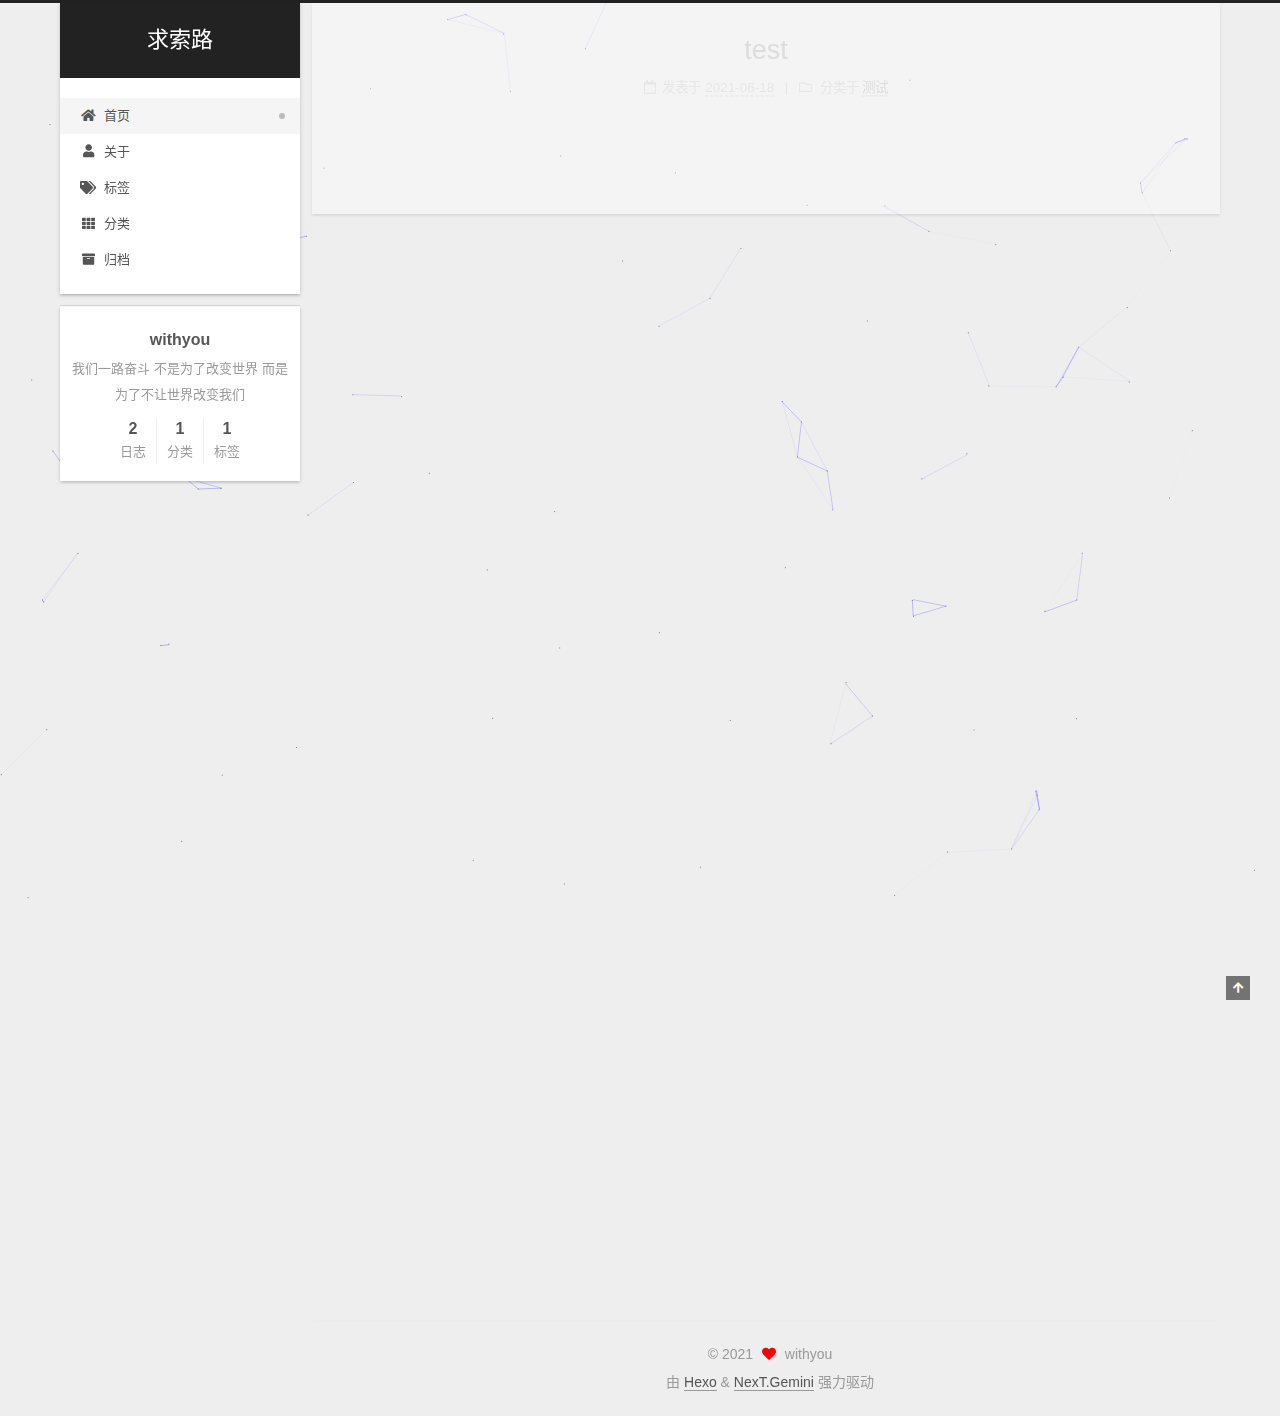
==== index.html @ 789af1ba "Site updated: 2021-06-18 10:16:37" ====
<!DOCTYPE html>
<html lang="zh-CN">
<head>
  <meta charset="UTF-8">
<meta name="viewport" content="width=device-width, initial-scale=1, maximum-scale=2">
<meta name="theme-color" content="#222">
<meta name="generator" content="Hexo 5.4.0">
  <link rel="apple-touch-icon" sizes="180x180" href="/images/apple-touch-icon-next.png">
  <link rel="icon" type="image/png" sizes="32x32" href="/images/favicon-32x32-next.png">
  <link rel="icon" type="image/png" sizes="16x16" href="/images/favicon-16x16-next.png">
  <link rel="mask-icon" href="/images/logo.svg" color="#222">

<link rel="stylesheet" href="/css/main.css">


<link rel="stylesheet" href="/lib/font-awesome/css/all.min.css">

<script id="hexo-configurations">
    var NexT = window.NexT || {};
    var CONFIG = {"hostname":"example.com","root":"/","scheme":"Gemini","version":"7.8.0","exturl":false,"sidebar":{"position":"left","display":"post","padding":18,"offset":12,"onmobile":false},"copycode":{"enable":false,"show_result":false,"style":null},"back2top":{"enable":true,"sidebar":false,"scrollpercent":false},"bookmark":{"enable":false,"color":"#222","save":"auto"},"fancybox":false,"mediumzoom":false,"lazyload":false,"pangu":false,"comments":{"style":"tabs","active":null,"storage":true,"lazyload":false,"nav":null},"algolia":{"hits":{"per_page":10},"labels":{"input_placeholder":"Search for Posts","hits_empty":"We didn't find any results for the search: ${query}","hits_stats":"${hits} results found in ${time} ms"}},"localsearch":{"enable":false,"trigger":"auto","top_n_per_article":1,"unescape":false,"preload":false},"motion":{"enable":true,"async":false,"transition":{"post_block":"fadeIn","post_header":"slideDownIn","post_body":"slideDownIn","coll_header":"slideLeftIn","sidebar":"slideUpIn"}}};
  </script>

  <meta name="description" content="我们一路奋斗 不是为了改变世界 而是为了不让世界改变我们">
<meta property="og:type" content="website">
<meta property="og:title" content="求索路">
<meta property="og:url" content="http://example.com/index.html">
<meta property="og:site_name" content="求索路">
<meta property="og:description" content="我们一路奋斗 不是为了改变世界 而是为了不让世界改变我们">
<meta property="og:locale" content="zh_CN">
<meta property="article:author" content="withyou">
<meta name="twitter:card" content="summary">

<link rel="canonical" href="http://example.com/">


<script id="page-configurations">
  // https://hexo.io/docs/variables.html
  CONFIG.page = {
    sidebar: "",
    isHome : true,
    isPost : false,
    lang   : 'zh-CN'
  };
</script>

  <title>求索路</title>
  






  <noscript>
  <style>
  .use-motion .brand,
  .use-motion .menu-item,
  .sidebar-inner,
  .use-motion .post-block,
  .use-motion .pagination,
  .use-motion .comments,
  .use-motion .post-header,
  .use-motion .post-body,
  .use-motion .collection-header { opacity: initial; }

  .use-motion .site-title,
  .use-motion .site-subtitle {
    opacity: initial;
    top: initial;
  }

  .use-motion .logo-line-before i { left: initial; }
  .use-motion .logo-line-after i { right: initial; }
  </style>
</noscript>

</head>

<body itemscope itemtype="http://schema.org/WebPage">
  <div class="container use-motion">
    <div class="headband"></div>

    <header class="header" itemscope itemtype="http://schema.org/WPHeader">
      <div class="header-inner"><div class="site-brand-container">
  <div class="site-nav-toggle">
    <div class="toggle" aria-label="切换导航栏">
      <span class="toggle-line toggle-line-first"></span>
      <span class="toggle-line toggle-line-middle"></span>
      <span class="toggle-line toggle-line-last"></span>
    </div>
  </div>

  <div class="site-meta">

    <a href="/" class="brand" rel="start">
      <span class="logo-line-before"><i></i></span>
      <h1 class="site-title">求索路</h1>
      <span class="logo-line-after"><i></i></span>
    </a>
  </div>

  <div class="site-nav-right">
    <div class="toggle popup-trigger">
    </div>
  </div>
</div>




<nav class="site-nav">
  <ul id="menu" class="main-menu menu">
        <li class="menu-item menu-item-home">

    <a href="/" rel="section"><i class="fa fa-home fa-fw"></i>首页</a>

  </li>
        <li class="menu-item menu-item-about">

    <a href="/about/" rel="section"><i class="fa fa-user fa-fw"></i>关于</a>

  </li>
        <li class="menu-item menu-item-tags">

    <a href="/tags/" rel="section"><i class="fa fa-tags fa-fw"></i>标签</a>

  </li>
        <li class="menu-item menu-item-categories">

    <a href="/categories/" rel="section"><i class="fa fa-th fa-fw"></i>分类</a>

  </li>
        <li class="menu-item menu-item-archives">

    <a href="/archives/" rel="section"><i class="fa fa-archive fa-fw"></i>归档</a>

  </li>
  </ul>
</nav>




</div>
    </header>

    
  <div class="back-to-top">
    <i class="fa fa-arrow-up"></i>
    <span>0%</span>
  </div>


    <main class="main">
      <div class="main-inner">
        <div class="content-wrap">
          

          <div class="content index posts-expand">
            
      
  
  
  <article itemscope itemtype="http://schema.org/Article" class="post-block" lang="zh-CN">
    <link itemprop="mainEntityOfPage" href="http://example.com/2021/06/18/test/">

    <span hidden itemprop="author" itemscope itemtype="http://schema.org/Person">
      <meta itemprop="image" content="/images/avatar.gif">
      <meta itemprop="name" content="withyou">
      <meta itemprop="description" content="我们一路奋斗 不是为了改变世界 而是为了不让世界改变我们">
    </span>

    <span hidden itemprop="publisher" itemscope itemtype="http://schema.org/Organization">
      <meta itemprop="name" content="求索路">
    </span>
      <header class="post-header">
        <h2 class="post-title" itemprop="name headline">
          
            <a href="/2021/06/18/test/" class="post-title-link" itemprop="url">test</a>
        </h2>

        <div class="post-meta">
            <span class="post-meta-item">
              <span class="post-meta-item-icon">
                <i class="far fa-calendar"></i>
              </span>
              <span class="post-meta-item-text">发表于</span>
              

              <time title="创建时间：2021-06-18 09:54:18 / 修改时间：09:59:56" itemprop="dateCreated datePublished" datetime="2021-06-18T09:54:18+08:00">2021-06-18</time>
            </span>
            <span class="post-meta-item">
              <span class="post-meta-item-icon">
                <i class="far fa-folder"></i>
              </span>
              <span class="post-meta-item-text">分类于</span>
                <span itemprop="about" itemscope itemtype="http://schema.org/Thing">
                  <a href="/categories/%E6%B5%8B%E8%AF%95/" itemprop="url" rel="index"><span itemprop="name">测试</span></a>
                </span>
            </span>

          

        </div>
      </header>

    
    
    
    <div class="post-body" itemprop="articleBody">

      
          
      
    </div>

    
    
    
      <footer class="post-footer">
        <div class="post-eof"></div>
      </footer>
  </article>
  
  
  

      
  
  
  <article itemscope itemtype="http://schema.org/Article" class="post-block" lang="zh-CN">
    <link itemprop="mainEntityOfPage" href="http://example.com/2021/06/18/hello-world/">

    <span hidden itemprop="author" itemscope itemtype="http://schema.org/Person">
      <meta itemprop="image" content="/images/avatar.gif">
      <meta itemprop="name" content="withyou">
      <meta itemprop="description" content="我们一路奋斗 不是为了改变世界 而是为了不让世界改变我们">
    </span>

    <span hidden itemprop="publisher" itemscope itemtype="http://schema.org/Organization">
      <meta itemprop="name" content="求索路">
    </span>
      <header class="post-header">
        <h2 class="post-title" itemprop="name headline">
          
            <a href="/2021/06/18/hello-world/" class="post-title-link" itemprop="url">Hello World</a>
        </h2>

        <div class="post-meta">
            <span class="post-meta-item">
              <span class="post-meta-item-icon">
                <i class="far fa-calendar"></i>
              </span>
              <span class="post-meta-item-text">发表于</span>

              <time title="创建时间：2021-06-18 09:20:54" itemprop="dateCreated datePublished" datetime="2021-06-18T09:20:54+08:00">2021-06-18</time>
            </span>

          

        </div>
      </header>

    
    
    
    <div class="post-body" itemprop="articleBody">

      
          <p>Welcome to <a target="_blank" rel="noopener" href="https://hexo.io/">Hexo</a>! This is your very first post. Check <a target="_blank" rel="noopener" href="https://hexo.io/docs/">documentation</a> for more info. If you get any problems when using Hexo, you can find the answer in <a target="_blank" rel="noopener" href="https://hexo.io/docs/troubleshooting.html">troubleshooting</a> or you can ask me on <a target="_blank" rel="noopener" href="https://github.com/hexojs/hexo/issues">GitHub</a>.</p>
<h2 id="Quick-Start"><a href="#Quick-Start" class="headerlink" title="Quick Start"></a>Quick Start</h2><h3 id="Create-a-new-post"><a href="#Create-a-new-post" class="headerlink" title="Create a new post"></a>Create a new post</h3><figure class="highlight bash"><table><tr><td class="gutter"><pre><span class="line">1</span><br></pre></td><td class="code"><pre><span class="line">$ hexo new <span class="string">&quot;My New Post&quot;</span></span><br></pre></td></tr></table></figure>

<p>More info: <a target="_blank" rel="noopener" href="https://hexo.io/docs/writing.html">Writing</a></p>
<h3 id="Run-server"><a href="#Run-server" class="headerlink" title="Run server"></a>Run server</h3><figure class="highlight bash"><table><tr><td class="gutter"><pre><span class="line">1</span><br></pre></td><td class="code"><pre><span class="line">$ hexo server</span><br></pre></td></tr></table></figure>

<p>More info: <a target="_blank" rel="noopener" href="https://hexo.io/docs/server.html">Server</a></p>
<h3 id="Generate-static-files"><a href="#Generate-static-files" class="headerlink" title="Generate static files"></a>Generate static files</h3><figure class="highlight bash"><table><tr><td class="gutter"><pre><span class="line">1</span><br></pre></td><td class="code"><pre><span class="line">$ hexo generate</span><br></pre></td></tr></table></figure>

<p>More info: <a target="_blank" rel="noopener" href="https://hexo.io/docs/generating.html">Generating</a></p>
<h3 id="Deploy-to-remote-sites"><a href="#Deploy-to-remote-sites" class="headerlink" title="Deploy to remote sites"></a>Deploy to remote sites</h3><figure class="highlight bash"><table><tr><td class="gutter"><pre><span class="line">1</span><br></pre></td><td class="code"><pre><span class="line">$ hexo deploy</span><br></pre></td></tr></table></figure>

<p>More info: <a target="_blank" rel="noopener" href="https://hexo.io/docs/one-command-deployment.html">Deployment</a></p>

      
    </div>

    
    
    
      <footer class="post-footer">
        <div class="post-eof"></div>
      </footer>
  </article>
  
  
  


  



          </div>
          

<script>
  window.addEventListener('tabs:register', () => {
    let { activeClass } = CONFIG.comments;
    if (CONFIG.comments.storage) {
      activeClass = localStorage.getItem('comments_active') || activeClass;
    }
    if (activeClass) {
      let activeTab = document.querySelector(`a[href="#comment-${activeClass}"]`);
      if (activeTab) {
        activeTab.click();
      }
    }
  });
  if (CONFIG.comments.storage) {
    window.addEventListener('tabs:click', event => {
      if (!event.target.matches('.tabs-comment .tab-content .tab-pane')) return;
      let commentClass = event.target.classList[1];
      localStorage.setItem('comments_active', commentClass);
    });
  }
</script>

        </div>
          
  
  <div class="toggle sidebar-toggle">
    <span class="toggle-line toggle-line-first"></span>
    <span class="toggle-line toggle-line-middle"></span>
    <span class="toggle-line toggle-line-last"></span>
  </div>

  <aside class="sidebar">
    <div class="sidebar-inner">

      <ul class="sidebar-nav motion-element">
        <li class="sidebar-nav-toc">
          文章目录
        </li>
        <li class="sidebar-nav-overview">
          站点概览
        </li>
      </ul>

      <!--noindex-->
      <div class="post-toc-wrap sidebar-panel">
      </div>
      <!--/noindex-->

      <div class="site-overview-wrap sidebar-panel">
        <div class="site-author motion-element" itemprop="author" itemscope itemtype="http://schema.org/Person">
  <p class="site-author-name" itemprop="name">withyou</p>
  <div class="site-description" itemprop="description">我们一路奋斗 不是为了改变世界 而是为了不让世界改变我们</div>
</div>
<div class="site-state-wrap motion-element">
  <nav class="site-state">
      <div class="site-state-item site-state-posts">
          <a href="/archives/">
        
          <span class="site-state-item-count">2</span>
          <span class="site-state-item-name">日志</span>
        </a>
      </div>
      <div class="site-state-item site-state-categories">
            <a href="/categories/">
          
        <span class="site-state-item-count">1</span>
        <span class="site-state-item-name">分类</span></a>
      </div>
      <div class="site-state-item site-state-tags">
            <a href="/tags/">
          
        <span class="site-state-item-count">1</span>
        <span class="site-state-item-name">标签</span></a>
      </div>
  </nav>
</div>



      </div>

    </div>
  </aside>
  <div id="sidebar-dimmer"></div>


      </div>
    </main>

    <footer class="footer">
      <div class="footer-inner">
        

        

<div class="copyright">
  
  &copy; 
  <span itemprop="copyrightYear">2021</span>
  <span class="with-love">
    <i class="fa fa-heart"></i>
  </span>
  <span class="author" itemprop="copyrightHolder">withyou</span>
</div>
  <div class="powered-by">由 <a href="https://hexo.io/" class="theme-link" rel="noopener" target="_blank">Hexo</a> & <a href="https://theme-next.org/" class="theme-link" rel="noopener" target="_blank">NexT.Gemini</a> 强力驱动
  </div>

        








      </div>
    </footer>
  </div>

  
  
  <script color='0,0,255' opacity='0.5' zIndex='-1' count='99' src="/lib/canvas-nest/canvas-nest.min.js"></script>
  <script src="/lib/anime.min.js"></script>
  <script src="/lib/velocity/velocity.min.js"></script>
  <script src="/lib/velocity/velocity.ui.min.js"></script>

<script src="/js/utils.js"></script>

<script src="/js/motion.js"></script>


<script src="/js/schemes/pisces.js"></script>


<script src="/js/next-boot.js"></script>




  















  

  

</body>
</html>
---- css/main.css ----
:root {
  --body-bg-color: #eee;
  --content-bg-color: #fff;
  --card-bg-color: #f5f5f5;
  --text-color: #555;
  --blockquote-color: #666;
  --link-color: #555;
  --link-hover-color: #222;
  --brand-color: #fff;
  --brand-hover-color: #fff;
  --table-row-odd-bg-color: #f9f9f9;
  --table-row-hover-bg-color: #f5f5f5;
  --menu-item-bg-color: #f5f5f5;
  --btn-default-bg: #fff;
  --btn-default-color: #555;
  --btn-default-border-color: #555;
  --btn-default-hover-bg: #222;
  --btn-default-hover-color: #fff;
  --btn-default-hover-border-color: #222;
}
html {
  line-height: 1.15; /* 1 */
  -webkit-text-size-adjust: 100%; /* 2 */
}
body {
  margin: 0;
}
main {
  display: block;
}
h1 {
  font-size: 2em;
  margin: 0.67em 0;
}
hr {
  box-sizing: content-box; /* 1 */
  height: 0; /* 1 */
  overflow: visible; /* 2 */
}
pre {
  font-family: monospace, monospace; /* 1 */
  font-size: 1em; /* 2 */
}
a {
  background: transparent;
}
abbr[title] {
  border-bottom: none; /* 1 */
  text-decoration: underline; /* 2 */
  text-decoration: underline dotted; /* 2 */
}
b,
strong {
  font-weight: bolder;
}
code,
kbd,
samp {
  font-family: monospace, monospace; /* 1 */
  font-size: 1em; /* 2 */
}
small {
  font-size: 80%;
}
sub,
sup {
  font-size: 75%;
  line-height: 0;
  position: relative;
  vertical-align: baseline;
}
sub {
  bottom: -0.25em;
}
sup {
  top: -0.5em;
}
img {
  border-style: none;
}
button,
input,
optgroup,
select,
textarea {
  font-family: inherit; /* 1 */
  font-size: 100%; /* 1 */
  line-height: 1.15; /* 1 */
  margin: 0; /* 2 */
}
button,
input {
/* 1 */
  overflow: visible;
}
button,
select {
/* 1 */
  text-transform: none;
}
button,
[type='button'],
[type='reset'],
[type='submit'] {
  -webkit-appearance: button;
}
button::-moz-focus-inner,
[type='button']::-moz-focus-inner,
[type='reset']::-moz-focus-inner,
[type='submit']::-moz-focus-inner {
  border-style: none;
  padding: 0;
}
button:-moz-focusring,
[type='button']:-moz-focusring,
[type='reset']:-moz-focusring,
[type='submit']:-moz-focusring {
  outline: 1px dotted ButtonText;
}
fieldset {
  padding: 0.35em 0.75em 0.625em;
}
legend {
  box-sizing: border-box; /* 1 */
  color: inherit; /* 2 */
  display: table; /* 1 */
  max-width: 100%; /* 1 */
  padding: 0; /* 3 */
  white-space: normal; /* 1 */
}
progress {
  vertical-align: baseline;
}
textarea {
  overflow: auto;
}
[type='checkbox'],
[type='radio'] {
  box-sizing: border-box; /* 1 */
  padding: 0; /* 2 */
}
[type='number']::-webkit-inner-spin-button,
[type='number']::-webkit-outer-spin-button {
  height: auto;
}
[type='search'] {
  outline-offset: -2px; /* 2 */
  -webkit-appearance: textfield; /* 1 */
}
[type='search']::-webkit-search-decoration {
  -webkit-appearance: none;
}
::-webkit-file-upload-button {
  font: inherit; /* 2 */
  -webkit-appearance: button; /* 1 */
}
details {
  display: block;
}
summary {
  display: list-item;
}
template {
  display: none;
}
[hidden] {
  display: none;
}
::selection {
  background: #262a30;
  color: #eee;
}
html,
body {
  height: 100%;
}
body {
  background: var(--body-bg-color);
  color: var(--text-color);
  font-family: 'Lato', "PingFang SC", "Microsoft YaHei", sans-serif;
  font-size: 1em;
  line-height: 2;
}
@media (max-width: 991px) {
  body {
    padding-left: 0 !important;
    padding-right: 0 !important;
  }
}
h1,
h2,
h3,
h4,
h5,
h6 {
  font-family: 'Lato', "PingFang SC", "Microsoft YaHei", sans-serif;
  font-weight: bold;
  line-height: 1.5;
  margin: 20px 0 15px;
}
h1 {
  font-size: 1.5em;
}
h2 {
  font-size: 1.375em;
}
h3 {
  font-size: 1.25em;
}
h4 {
  font-size: 1.125em;
}
h5 {
  font-size: 1em;
}
h6 {
  font-size: 0.875em;
}
p {
  margin: 0 0 20px 0;
}
a,
span.exturl {
  border-bottom: 1px solid #999;
  color: var(--link-color);
  outline: 0;
  text-decoration: none;
  overflow-wrap: break-word;
  word-wrap: break-word;
  cursor: pointer;
}
a:hover,
span.exturl:hover {
  border-bottom-color: var(--link-hover-color);
  color: var(--link-hover-color);
}
iframe,
img,
video {
  display: block;
  margin-left: auto;
  margin-right: auto;
  max-width: 100%;
}
hr {
  background-image: repeating-linear-gradient(-45deg, #ddd, #ddd 4px, transparent 4px, transparent 8px);
  border: 0;
  height: 3px;
  margin: 40px 0;
}
blockquote {
  border-left: 4px solid #ddd;
  color: var(--blockquote-color);
  margin: 0;
  padding: 0 15px;
}
blockquote cite::before {
  content: '-';
  padding: 0 5px;
}
dt {
  font-weight: bold;
}
dd {
  margin: 0;
  padding: 0;
}
kbd {
  background-color: #f5f5f5;
  background-image: linear-gradient(#eee, #fff, #eee);
  border: 1px solid #ccc;
  border-radius: 0.2em;
  box-shadow: 0.1em 0.1em 0.2em rgba(0,0,0,0.1);
  color: #555;
  font-family: inherit;
  padding: 0.1em 0.3em;
  white-space: nowrap;
}
.table-container {
  overflow: auto;
}
table {
  border-collapse: collapse;
  border-spacing: 0;
  font-size: 0.875em;
  margin: 0 0 20px 0;
  width: 100%;
}
tbody tr:nth-of-type(odd) {
  background: var(--table-row-odd-bg-color);
}
tbody tr:hover {
  background: var(--table-row-hover-bg-color);
}
caption,
th,
td {
  font-weight: normal;
  padding: 8px;
  vertical-align: middle;
}
th,
td {
  border: 1px solid #ddd;
  border-bottom: 3px solid #ddd;
}
th {
  font-weight: 700;
  padding-bottom: 10px;
}
td {
  border-bottom-width: 1px;
}
.btn {
  background: var(--btn-default-bg);
  border: 2px solid var(--btn-default-border-color);
  border-radius: 2px;
  color: var(--btn-default-color);
  display: inline-block;
  font-size: 0.875em;
  line-height: 2;
  padding: 0 20px;
  text-decoration: none;
  transition-property: background-color;
  transition-delay: 0s;
  transition-duration: 0.2s;
  transition-timing-function: ease-in-out;
}
.btn:hover {
  background: var(--btn-default-hover-bg);
  border-color: var(--btn-default-hover-border-color);
  color: var(--btn-default-hover-color);
}
.btn + .btn {
  margin: 0 0 8px 8px;
}
.btn .fa-fw {
  text-align: left;
  width: 1.285714285714286em;
}
.toggle {
  line-height: 0;
}
.toggle .toggle-line {
  background: #fff;
  display: inline-block;
  height: 2px;
  left: 0;
  position: relative;
  top: 0;
  transition: all 0.4s;
  vertical-align: top;
  width: 100%;
}
.toggle .toggle-line:not(:first-child) {
  margin-top: 3px;
}
.toggle.toggle-arrow .toggle-line-first {
  left: 50%;
  top: 2px;
  transform: rotate(45deg);
  width: 50%;
}
.toggle.toggle-arrow .toggle-line-middle {
  left: 2px;
  width: 90%;
}
.toggle.toggle-arrow .toggle-line-last {
  left: 50%;
  top: -2px;
  transform: rotate(-45deg);
  width: 50%;
}
.toggle.toggle-close .toggle-line-first {
  transform: rotate(-45deg);
  top: 5px;
}
.toggle.toggle-close .toggle-line-middle {
  opacity: 0;
}
.toggle.toggle-close .toggle-line-last {
  transform: rotate(45deg);
  top: -5px;
}
.highlight,
pre {
  background: #f7f7f7;
  color: #4d4d4c;
  line-height: 1.6;
  margin: 0 auto 20px;
}
pre,
code {
  font-family: consolas, Menlo, monospace, "PingFang SC", "Microsoft YaHei";
}
code {
  background: #eee;
  border-radius: 3px;
  color: #555;
  padding: 2px 4px;
  overflow-wrap: break-word;
  word-wrap: break-word;
}
.highlight *::selection {
  background: #d6d6d6;
}
.highlight pre {
  border: 0;
  margin: 0;
  padding: 10px 0;
}
.highlight table {
  border: 0;
  margin: 0;
  width: auto;
}
.highlight td {
  border: 0;
  padding: 0;
}
.highlight figcaption {
  background: #eff2f3;
  color: #4d4d4c;
  display: flex;
  font-size: 0.875em;
  justify-content: space-between;
  line-height: 1.2;
  padding: 0.5em;
}
.highlight figcaption a {
  color: #4d4d4c;
}
.highlight figcaption a:hover {
  border-bottom-color: #4d4d4c;
}
.highlight .gutter {
  -moz-user-select: none;
  -ms-user-select: none;
  -webkit-user-select: none;
  user-select: none;
}
.highlight .gutter pre {
  background: #eff2f3;
  color: #869194;
  padding-left: 10px;
  padding-right: 10px;
  text-align: right;
}
.highlight .code pre {
  background: #f7f7f7;
  padding-left: 10px;
  width: 100%;
}
.gist table {
  width: auto;
}
.gist table td {
  border: 0;
}
pre {
  overflow: auto;
  padding: 10px;
}
pre code {
  background: none;
  color: #4d4d4c;
  font-size: 0.875em;
  padding: 0;
  text-shadow: none;
}
pre .deletion {
  background: #fdd;
}
pre .addition {
  background: #dfd;
}
pre .meta {
  color: #eab700;
  -moz-user-select: none;
  -ms-user-select: none;
  -webkit-user-select: none;
  user-select: none;
}
pre .comment {
  color: #8e908c;
}
pre .variable,
pre .attribute,
pre .tag,
pre .name,
pre .regexp,
pre .ruby .constant,
pre .xml .tag .title,
pre .xml .pi,
pre .xml .doctype,
pre .html .doctype,
pre .css .id,
pre .css .class,
pre .css .pseudo {
  color: #c82829;
}
pre .number,
pre .preprocessor,
pre .built_in,
pre .builtin-name,
pre .literal,
pre .params,
pre .constant,
pre .command {
  color: #f5871f;
}
pre .ruby .class .title,
pre .css .rules .attribute,
pre .string,
pre .symbol,
pre .value,
pre .inheritance,
pre .header,
pre .ruby .symbol,
pre .xml .cdata,
pre .special,
pre .formula {
  color: #718c00;
}
pre .title,
pre .css .hexcolor {
  color: #3e999f;
}
pre .function,
pre .python .decorator,
pre .python .title,
pre .ruby .function .title,
pre .ruby .title .keyword,
pre .perl .sub,
pre .javascript .title,
pre .coffeescript .title {
  color: #4271ae;
}
pre .keyword,
pre .javascript .function {
  color: #8959a8;
}
.blockquote-center {
  border-left: none;
  margin: 40px 0;
  padding: 0;
  position: relative;
  text-align: center;
}
.blockquote-center .fa {
  display: block;
  opacity: 0.6;
  position: absolute;
  width: 100%;
}
.blockquote-center .fa-quote-left {
  border-top: 1px solid #ccc;
  text-align: left;
  top: -20px;
}
.blockquote-center .fa-quote-right {
  border-bottom: 1px solid #ccc;
  text-align: right;
  bottom: -20px;
}
.blockquote-center p,
.blockquote-center div {
  text-align: center;
}
.post-body .group-picture img {
  margin: 0 auto;
  padding: 0 3px;
}
.group-picture-row {
  margin-bottom: 6px;
  overflow: hidden;
}
.group-picture-column {
  float: left;
  margin-bottom: 10px;
}
.post-body .label {
  color: #555;
  display: inline;
  padding: 0 2px;
}
.post-body .label.default {
  background: #f0f0f0;
}
.post-body .label.primary {
  background: #efe6f7;
}
.post-body .label.info {
  background: #e5f2f8;
}
.post-body .label.success {
  background: #e7f4e9;
}
.post-body .label.warning {
  background: #fcf6e1;
}
.post-body .label.danger {
  background: #fae8eb;
}
.post-body .tabs {
  margin-bottom: 20px;
}
.post-body .tabs,
.tabs-comment {
  display: block;
  padding-top: 10px;
  position: relative;
}
.post-body .tabs ul.nav-tabs,
.tabs-comment ul.nav-tabs {
  display: flex;
  flex-wrap: wrap;
  margin: 0;
  margin-bottom: -1px;
  padding: 0;
}
@media (max-width: 413px) {
  .post-body .tabs ul.nav-tabs,
  .tabs-comment ul.nav-tabs {
    display: block;
    margin-bottom: 5px;
  }
}
.post-body .tabs ul.nav-tabs li.tab,
.tabs-comment ul.nav-tabs li.tab {
  border-bottom: 1px solid #ddd;
  border-left: 1px solid transparent;
  border-right: 1px solid transparent;
  border-top: 3px solid transparent;
  flex-grow: 1;
  list-style-type: none;
  border-radius: 0 0 0 0;
}
@media (max-width: 413px) {
  .post-body .tabs ul.nav-tabs li.tab,
  .tabs-comment ul.nav-tabs li.tab {
    border-bottom: 1px solid transparent;
    border-left: 3px solid transparent;
    border-right: 1px solid transparent;
    border-top: 1px solid transparent;
  }
}
@media (max-width: 413px) {
  .post-body .tabs ul.nav-tabs li.tab,
  .tabs-comment ul.nav-tabs li.tab {
    border-radius: 0;
  }
}
.post-body .tabs ul.nav-tabs li.tab a,
.tabs-comment ul.nav-tabs li.tab a {
  border-bottom: initial;
  display: block;
  line-height: 1.8;
  outline: 0;
  padding: 0.25em 0.75em;
  text-align: center;
  transition-delay: 0s;
  transition-duration: 0.2s;
  transition-timing-function: ease-out;
}
.post-body .tabs ul.nav-tabs li.tab a i,
.tabs-comment ul.nav-tabs li.tab a i {
  width: 1.285714285714286em;
}
.post-body .tabs ul.nav-tabs li.tab.active,
.tabs-comment ul.nav-tabs li.tab.active {
  border-bottom: 1px solid transparent;
  border-left: 1px solid #ddd;
  border-right: 1px solid #ddd;
  border-top: 3px solid #fc6423;
}
@media (max-width: 413px) {
  .post-body .tabs ul.nav-tabs li.tab.active,
  .tabs-comment ul.nav-tabs li.tab.active {
    border-bottom: 1px solid #ddd;
    border-left: 3px solid #fc6423;
    border-right: 1px solid #ddd;
    border-top: 1px solid #ddd;
  }
}
.post-body .tabs ul.nav-tabs li.tab.active a,
.tabs-comment ul.nav-tabs li.tab.active a {
  color: var(--link-color);
  cursor: default;
}
.post-body .tabs .tab-content .tab-pane,
.tabs-comment .tab-content .tab-pane {
  border: 1px solid #ddd;
  border-top: 0;
  padding: 20px 20px 0 20px;
  border-radius: 0;
}
.post-body .tabs .tab-content .tab-pane:not(.active),
.tabs-comment .tab-content .tab-pane:not(.active) {
  display: none;
}
.post-body .tabs .tab-content .tab-pane.active,
.tabs-comment .tab-content .tab-pane.active {
  display: block;
}
.post-body .tabs .tab-content .tab-pane.active:nth-of-type(1),
.tabs-comment .tab-content .tab-pane.active:nth-of-type(1) {
  border-radius: 0 0 0 0;
}
@media (max-width: 413px) {
  .post-body .tabs .tab-content .tab-pane.active:nth-of-type(1),
  .tabs-comment .tab-content .tab-pane.active:nth-of-type(1) {
    border-radius: 0;
  }
}
.post-body .note {
  border-radius: 3px;
  margin-bottom: 20px;
  padding: 1em;
  position: relative;
  border: 1px solid #eee;
  border-left-width: 5px;
}
.post-body .note h2,
.post-body .note h3,
.post-body .note h4,
.post-body .note h5,
.post-body .note h6 {
  margin-top: 0;
  border-bottom: initial;
  margin-bottom: 0;
  padding-top: 0;
}
.post-body .note p:first-child,
.post-body .note ul:first-child,
.post-body .note ol:first-child,
.post-body .note table:first-child,
.post-body .note pre:first-child,
.post-body .note blockquote:first-child,
.post-body .note img:first-child {
  margin-top: 0;
}
.post-body .note p:last-child,
.post-body .note ul:last-child,
.post-body .note ol:last-child,
.post-body .note table:last-child,
.post-body .note pre:last-child,
.post-body .note blockquote:last-child,
.post-body .note img:last-child {
  margin-bottom: 0;
}
.post-body .note.default {
  border-left-color: #777;
}
.post-body .note.default h2,
.post-body .note.default h3,
.post-body .note.default h4,
.post-body .note.default h5,
.post-body .note.default h6 {
  color: #777;
}
.post-body .note.primary {
  border-left-color: #6f42c1;
}
.post-body .note.primary h2,
.post-body .note.primary h3,
.post-body .note.primary h4,
.post-body .note.primary h5,
.post-body .note.primary h6 {
  color: #6f42c1;
}
.post-body .note.info {
  border-left-color: #428bca;
}
.post-body .note.info h2,
.post-body .note.info h3,
.post-body .note.info h4,
.post-body .note.info h5,
.post-body .note.info h6 {
  color: #428bca;
}
.post-body .note.success {
  border-left-color: #5cb85c;
}
.post-body .note.success h2,
.post-body .note.success h3,
.post-body .note.success h4,
.post-body .note.success h5,
.post-body .note.success h6 {
  color: #5cb85c;
}
.post-body .note.warning {
  border-left-color: #f0ad4e;
}
.post-body .note.warning h2,
.post-body .note.warning h3,
.post-body .note.warning h4,
.post-body .note.warning h5,
.post-body .note.warning h6 {
  color: #f0ad4e;
}
.post-body .note.danger {
  border-left-color: #d9534f;
}
.post-body .note.danger h2,
.post-body .note.danger h3,
.post-body .note.danger h4,
.post-body .note.danger h5,
.post-body .note.danger h6 {
  color: #d9534f;
}
.pagination .prev,
.pagination .next,
.pagination .page-number,
.pagination .space {
  display: inline-block;
  margin: 0 10px;
  padding: 0 11px;
  position: relative;
  top: -1px;
}
@media (max-width: 767px) {
  .pagination .prev,
  .pagination .next,
  .pagination .page-number,
  .pagination .space {
    margin: 0 5px;
  }
}
.pagination {
  border-top: 1px solid #eee;
  margin: 120px 0 0;
  text-align: center;
}
.pagination .prev,
.pagination .next,
.pagination .page-number {
  border-bottom: 0;
  border-top: 1px solid #eee;
  transition-property: border-color;
  transition-delay: 0s;
  transition-duration: 0.2s;
  transition-timing-function: ease-in-out;
}
.pagination .prev:hover,
.pagination .next:hover,
.pagination .page-number:hover {
  border-top-color: #222;
}
.pagination .space {
  margin: 0;
  padding: 0;
}
.pagination .prev {
  margin-left: 0;
}
.pagination .next {
  margin-right: 0;
}
.pagination .page-number.current {
  background: #ccc;
  border-top-color: #ccc;
  color: #fff;
}
@media (max-width: 767px) {
  .pagination {
    border-top: none;
  }
  .pagination .prev,
  .pagination .next,
  .pagination .page-number {
    border-bottom: 1px solid #eee;
    border-top: 0;
    margin-bottom: 10px;
    padding: 0 10px;
  }
  .pagination .prev:hover,
  .pagination .next:hover,
  .pagination .page-number:hover {
    border-bottom-color: #222;
  }
}
.comments {
  margin-top: 60px;
  overflow: hidden;
}
.comment-button-group {
  display: flex;
  flex-wrap: wrap-reverse;
  justify-content: center;
  margin: 1em 0;
}
.comment-button-group .comment-button {
  margin: 0.1em 0.2em;
}
.comment-button-group .comment-button.active {
  background: var(--btn-default-hover-bg);
  border-color: var(--btn-default-hover-border-color);
  color: var(--btn-default-hover-color);
}
.comment-position {
  display: none;
}
.comment-position.active {
  display: block;
}
.tabs-comment {
  background: var(--content-bg-color);
  margin-top: 4em;
  padding-top: 0;
}
.tabs-comment .comments {
  border: 0;
  box-shadow: none;
  margin-top: 0;
  padding-top: 0;
}
.container {
  min-height: 100%;
  position: relative;
}
.main-inner {
  margin: 0 auto;
  width: calc(100% - 20px);
}
@media (min-width: 1200px) {
  .main-inner {
    width: 1160px;
  }
}
@media (min-width: 1600px) {
  .main-inner {
    width: 73%;
  }
}
@media (max-width: 767px) {
  .content-wrap {
    padding: 0 20px;
  }
}
.header {
  background: transparent;
}
.header-inner {
  margin: 0 auto;
  width: calc(100% - 20px);
}
@media (min-width: 1200px) {
  .header-inner {
    width: 1160px;
  }
}
@media (min-width: 1600px) {
  .header-inner {
    width: 73%;
  }
}
.site-brand-container {
  display: flex;
  flex-shrink: 0;
  padding: 0 10px;
}
.headband {
  background: #222;
  height: 3px;
}
.site-meta {
  flex-grow: 1;
  text-align: center;
}
@media (max-width: 767px) {
  .site-meta {
    text-align: center;
  }
}
.brand {
  border-bottom: none;
  color: var(--brand-color);
  display: inline-block;
  line-height: 1.375em;
  padding: 0 40px;
  position: relative;
}
.brand:hover {
  color: var(--brand-hover-color);
}
.site-title {
  font-family: 'Lato', "PingFang SC", "Microsoft YaHei", sans-serif;
  font-size: 1.375em;
  font-weight: normal;
  margin: 0;
}
.site-subtitle {
  color: #ddd;
  font-size: 0.8125em;
  margin: 10px 0;
}
.use-motion .brand {
  opacity: 0;
}
.use-motion .site-title,
.use-motion .site-subtitle,
.use-motion .custom-logo-image {
  opacity: 0;
  position: relative;
  top: -10px;
}
.site-nav-toggle,
.site-nav-right {
  display: none;
}
@media (max-width: 767px) {
  .site-nav-toggle,
  .site-nav-right {
    display: flex;
    flex-direction: column;
    justify-content: center;
  }
}
.site-nav-toggle .toggle,
.site-nav-right .toggle {
  color: var(--text-color);
  padding: 10px;
  width: 22px;
}
.site-nav-toggle .toggle .toggle-line,
.site-nav-right .toggle .toggle-line {
  background: var(--text-color);
  border-radius: 1px;
}
.site-nav {
  display: block;
}
@media (max-width: 767px) {
  .site-nav {
    clear: both;
    display: none;
  }
}
.site-nav.site-nav-on {
  display: block;
}
.menu {
  margin-top: 20px;
  padding-left: 0;
  text-align: center;
}
.menu-item {
  display: inline-block;
  list-style: none;
  margin: 0 10px;
}
@media (max-width: 767px) {
  .menu-item {
    display: block;
    margin-top: 10px;
  }
  .menu-item.menu-item-search {
    display: none;
  }
}
.menu-item a,
.menu-item span.exturl {
  border-bottom: 0;
  display: block;
  font-size: 0.8125em;
  transition-property: border-color;
  transition-delay: 0s;
  transition-duration: 0.2s;
  transition-timing-function: ease-in-out;
}
@media (hover: none) {
  .menu-item a:hover,
  .menu-item span.exturl:hover {
    border-bottom-color: transparent !important;
  }
}
.menu-item .fa,
.menu-item .fab,
.menu-item .far,
.menu-item .fas {
  margin-right: 8px;
}
.menu-item .badge {
  display: inline-block;
  font-weight: bold;
  line-height: 1;
  margin-left: 0.35em;
  margin-top: 0.35em;
  text-align: center;
  white-space: nowrap;
}
@media (max-width: 767px) {
  .menu-item .badge {
    float: right;
    margin-left: 0;
  }
}
.menu-item-active a,
.menu .menu-item a:hover,
.menu .menu-item span.exturl:hover {
  background: var(--menu-item-bg-color);
}
.use-motion .menu-item {
  opacity: 0;
}
.sidebar {
  background: #222;
  bottom: 0;
  box-shadow: inset 0 2px 6px #000;
  position: fixed;
  top: 0;
}
@media (max-width: 991px) {
  .sidebar {
    display: none;
  }
}
.sidebar-inner {
  color: #999;
  padding: 18px 10px;
  text-align: center;
}
.cc-license {
  margin-top: 10px;
  text-align: center;
}
.cc-license .cc-opacity {
  border-bottom: none;
  opacity: 0.7;
}
.cc-license .cc-opacity:hover {
  opacity: 0.9;
}
.cc-license img {
  display: inline-block;
}
.site-author-image {
  border: 1px solid #eee;
  display: block;
  margin: 0 auto;
  max-width: 120px;
  padding: 2px;
}
.site-author-name {
  color: var(--text-color);
  font-weight: 600;
  margin: 0;
  text-align: center;
}
.site-description {
  color: #999;
  font-size: 0.8125em;
  margin-top: 0;
  text-align: center;
}
.links-of-author {
  margin-top: 15px;
}
.links-of-author a,
.links-of-author span.exturl {
  border-bottom-color: #555;
  display: inline-block;
  font-size: 0.8125em;
  margin-bottom: 10px;
  margin-right: 10px;
  vertical-align: middle;
}
.links-of-author a::before,
.links-of-author span.exturl::before {
  background: #8aff5d;
  border-radius: 50%;
  content: ' ';
  display: inline-block;
  height: 4px;
  margin-right: 3px;
  vertical-align: middle;
  width: 4px;
}
.sidebar-button {
  margin-top: 15px;
}
.sidebar-button a {
  border: 1px solid #fc6423;
  border-radius: 4px;
  color: #fc6423;
  display: inline-block;
  padding: 0 15px;
}
.sidebar-button a .fa,
.sidebar-button a .fab,
.sidebar-button a .far,
.sidebar-button a .fas {
  margin-right: 5px;
}
.sidebar-button a:hover {
  background: #fc6423;
  border: 1px solid #fc6423;
  color: #fff;
}
.sidebar-button a:hover .fa,
.sidebar-button a:hover .fab,
.sidebar-button a:hover .far,
.sidebar-button a:hover .fas {
  color: #fff;
}
.links-of-blogroll {
  font-size: 0.8125em;
  margin-top: 10px;
}
.links-of-blogroll-title {
  font-size: 0.875em;
  font-weight: 600;
  margin-top: 0;
}
.links-of-blogroll-list {
  list-style: none;
  margin: 0;
  padding: 0;
}
#sidebar-dimmer {
  display: none;
}
@media (max-width: 767px) {
  #sidebar-dimmer {
    background: #000;
    display: block;
    height: 100%;
    left: 100%;
    opacity: 0;
    position: fixed;
    top: 0;
    width: 100%;
    z-index: 1100;
  }
  .sidebar-active + #sidebar-dimmer {
    opacity: 0.7;
    transform: translateX(-100%);
    transition: opacity 0.5s;
  }
}
.sidebar-nav {
  margin: 0;
  padding-bottom: 20px;
  padding-left: 0;
}
.sidebar-nav li {
  border-bottom: 1px solid transparent;
  color: var(--text-color);
  cursor: pointer;
  display: inline-block;
  font-size: 0.875em;
}
.sidebar-nav li.sidebar-nav-overview {
  margin-left: 10px;
}
.sidebar-nav li:hover {
  color: #fc6423;
}
.sidebar-nav .sidebar-nav-active {
  border-bottom-color: #fc6423;
  color: #fc6423;
}
.sidebar-nav .sidebar-nav-active:hover {
  color: #fc6423;
}
.sidebar-panel {
  display: none;
  overflow-x: hidden;
  overflow-y: auto;
}
.sidebar-panel-active {
  display: block;
}
.sidebar-toggle {
  background: #222;
  bottom: 45px;
  cursor: pointer;
  height: 14px;
  left: 30px;
  padding: 5px;
  position: fixed;
  width: 14px;
  z-index: 1300;
}
@media (max-width: 991px) {
  .sidebar-toggle {
    left: 20px;
    opacity: 0.8;
    display: none;
  }
}
.sidebar-toggle:hover .toggle-line {
  background: #fc6423;
}
.post-toc {
  font-size: 0.875em;
}
.post-toc ol {
  list-style: none;
  margin: 0;
  padding: 0 2px 5px 10px;
  text-align: left;
}
.post-toc ol > ol {
  padding-left: 0;
}
.post-toc ol a {
  transition-property: all;
  transition-delay: 0s;
  transition-duration: 0.2s;
  transition-timing-function: ease-in-out;
}
.post-toc .nav-item {
  line-height: 1.8;
  overflow: hidden;
  text-overflow: ellipsis;
  white-space: nowrap;
}
.post-toc .nav .nav-child {
  display: none;
}
.post-toc .nav .active > .nav-child {
  display: block;
}
.post-toc .nav .active-current > .nav-child {
  display: block;
}
.post-toc .nav .active-current > .nav-child > .nav-item {
  display: block;
}
.post-toc .nav .active > a {
  border-bottom-color: #fc6423;
  color: #fc6423;
}
.post-toc .nav .active-current > a {
  color: #fc6423;
}
.post-toc .nav .active-current > a:hover {
  color: #fc6423;
}
.site-state {
  display: flex;
  justify-content: center;
  line-height: 1.4;
  margin-top: 10px;
  overflow: hidden;
  text-align: center;
  white-space: nowrap;
}
.site-state-item {
  padding: 0 15px;
}
.site-state-item:not(:first-child) {
  border-left: 1px solid #eee;
}
.site-state-item a {
  border-bottom: none;
}
.site-state-item-count {
  display: block;
  font-size: 1em;
  font-weight: 600;
  text-align: center;
}
.site-state-item-name {
  color: #999;
  font-size: 0.8125em;
}
.footer {
  color: #999;
  font-size: 0.875em;
  padding: 20px 0;
}
.footer.footer-fixed {
  bottom: 0;
  left: 0;
  position: absolute;
  right: 0;
}
.footer-inner {
  box-sizing: border-box;
  margin: 0 auto;
  text-align: center;
  width: calc(100% - 20px);
}
@media (min-width: 1200px) {
  .footer-inner {
    width: 1160px;
  }
}
@media (min-width: 1600px) {
  .footer-inner {
    width: 73%;
  }
}
.languages {
  display: inline-block;
  font-size: 1.125em;
  position: relative;
}
.languages .lang-select-label span {
  margin: 0 0.5em;
}
.languages .lang-select {
  height: 100%;
  left: 0;
  opacity: 0;
  position: absolute;
  top: 0;
  width: 100%;
}
.with-love {
  color: #ff0000;
  display: inline-block;
  margin: 0 5px;
}
.powered-by,
.theme-info {
  display: inline-block;
}
@-moz-keyframes iconAnimate {
  0%, 100% {
    transform: scale(1);
  }
  10%, 30% {
    transform: scale(0.9);
  }
  20%, 40%, 60%, 80% {
    transform: scale(1.1);
  }
  50%, 70% {
    transform: scale(1.1);
  }
}
@-webkit-keyframes iconAnimate {
  0%, 100% {
    transform: scale(1);
  }
  10%, 30% {
    transform: scale(0.9);
  }
  20%, 40%, 60%, 80% {
    transform: scale(1.1);
  }
  50%, 70% {
    transform: scale(1.1);
  }
}
@-o-keyframes iconAnimate {
  0%, 100% {
    transform: scale(1);
  }
  10%, 30% {
    transform: scale(0.9);
  }
  20%, 40%, 60%, 80% {
    transform: scale(1.1);
  }
  50%, 70% {
    transform: scale(1.1);
  }
}
@keyframes iconAnimate {
  0%, 100% {
    transform: scale(1);
  }
  10%, 30% {
    transform: scale(0.9);
  }
  20%, 40%, 60%, 80% {
    transform: scale(1.1);
  }
  50%, 70% {
    transform: scale(1.1);
  }
}
.back-to-top {
  font-size: 12px;
  text-align: center;
  transition-delay: 0s;
  transition-duration: 0.2s;
  transition-timing-function: ease-in-out;
}
.back-to-top {
  background: #222;
  bottom: -100px;
  box-sizing: border-box;
  color: #fff;
  cursor: pointer;
  left: 30px;
  opacity: 0.6;
  padding: 0 6px;
  position: fixed;
  transition-property: bottom;
  z-index: 1300;
  width: 24px;
}
.back-to-top span {
  display: none;
}
.back-to-top:hover {
  color: #fc6423;
}
.back-to-top.back-to-top-on {
  bottom: 30px;
}
@media (max-width: 991px) {
  .back-to-top {
    left: 20px;
    opacity: 0.8;
  }
}
.post-body {
  font-family: 'Lato', "PingFang SC", "Microsoft YaHei", sans-serif;
  overflow-wrap: break-word;
  word-wrap: break-word;
}
@media (min-width: 1200px) {
  .post-body {
    font-size: 1.125em;
  }
}
.post-body .exturl .fa {
  font-size: 0.875em;
  margin-left: 4px;
}
.post-body .image-caption,
.post-body .figure .caption {
  color: #999;
  font-size: 0.875em;
  font-weight: bold;
  line-height: 1;
  margin: -20px auto 15px;
  text-align: center;
}
.post-sticky-flag {
  display: inline-block;
  transform: rotate(30deg);
}
.post-button {
  margin-top: 40px;
  text-align: center;
}
.use-motion .post-block,
.use-motion .pagination,
.use-motion .comments {
  opacity: 0;
}
.use-motion .post-header {
  opacity: 0;
}
.use-motion .post-body {
  opacity: 0;
}
.use-motion .collection-header {
  opacity: 0;
}
.posts-collapse {
  margin-left: 35px;
  position: relative;
}
@media (max-width: 767px) {
  .posts-collapse {
    margin-left: 0px;
    margin-right: 0px;
  }
}
.posts-collapse .collection-title {
  font-size: 1.125em;
  position: relative;
}
.posts-collapse .collection-title::before {
  background: #999;
  border: 1px solid #fff;
  border-radius: 50%;
  content: ' ';
  height: 10px;
  left: 0;
  margin-left: -6px;
  margin-top: -4px;
  position: absolute;
  top: 50%;
  width: 10px;
}
.posts-collapse .collection-year {
  font-size: 1.5em;
  font-weight: bold;
  margin: 60px 0;
  position: relative;
}
.posts-collapse .collection-year::before {
  background: #bbb;
  border-radius: 50%;
  content: ' ';
  height: 8px;
  left: 0;
  margin-left: -4px;
  margin-top: -4px;
  position: absolute;
  top: 50%;
  width: 8px;
}
.posts-collapse .collection-header {
  display: block;
  margin: 0 0 0 20px;
}
.posts-collapse .collection-header small {
  color: #bbb;
  margin-left: 5px;
}
.posts-collapse .post-header {
  border-bottom: 1px dashed #ccc;
  margin: 30px 0;
  padding-left: 15px;
  position: relative;
  transition-property: border;
  transition-delay: 0s;
  transition-duration: 0.2s;
  transition-timing-function: ease-in-out;
}
.posts-collapse .post-header::before {
  background: #bbb;
  border: 1px solid #fff;
  border-radius: 50%;
  content: ' ';
  height: 6px;
  left: 0;
  margin-left: -4px;
  position: absolute;
  top: 0.75em;
  transition-property: background;
  width: 6px;
  transition-delay: 0s;
  transition-duration: 0.2s;
  transition-timing-function: ease-in-out;
}
.posts-collapse .post-header:hover {
  border-bottom-color: #666;
}
.posts-collapse .post-header:hover::before {
  background: #222;
}
.posts-collapse .post-meta {
  display: inline;
  font-size: 0.75em;
  margin-right: 10px;
}
.posts-collapse .post-title {
  display: inline;
}
.posts-collapse .post-title a,
.posts-collapse .post-title span.exturl {
  border-bottom: none;
  color: var(--link-color);
}
.posts-collapse .post-title .fa-external-link-alt {
  font-size: 0.875em;
  margin-left: 5px;
}
.posts-collapse::before {
  background: #f5f5f5;
  content: ' ';
  height: 100%;
  left: 0;
  margin-left: -2px;
  position: absolute;
  top: 1.25em;
  width: 4px;
}
.post-eof {
  background: #ccc;
  height: 1px;
  margin: 80px auto 60px;
  text-align: center;
  width: 8%;
}
.post-block:last-of-type .post-eof {
  display: none;
}
.content {
  padding-top: 40px;
}
@media (min-width: 992px) {
  .post-body {
    text-align: justify;
  }
}
@media (max-width: 991px) {
  .post-body {
    text-align: justify;
  }
}
.post-body h1,
.post-body h2,
.post-body h3,
.post-body h4,
.post-body h5,
.post-body h6 {
  padding-top: 10px;
}
.post-body h1 .header-anchor,
.post-body h2 .header-anchor,
.post-body h3 .header-anchor,
.post-body h4 .header-anchor,
.post-body h5 .header-anchor,
.post-body h6 .header-anchor {
  border-bottom-style: none;
  color: #ccc;
  float: right;
  margin-left: 10px;
  visibility: hidden;
}
.post-body h1 .header-anchor:hover,
.post-body h2 .header-anchor:hover,
.post-body h3 .header-anchor:hover,
.post-body h4 .header-anchor:hover,
.post-body h5 .header-anchor:hover,
.post-body h6 .header-anchor:hover {
  color: inherit;
}
.post-body h1:hover .header-anchor,
.post-body h2:hover .header-anchor,
.post-body h3:hover .header-anchor,
.post-body h4:hover .header-anchor,
.post-body h5:hover .header-anchor,
.post-body h6:hover .header-anchor {
  visibility: visible;
}
.post-body iframe,
.post-body img,
.post-body video {
  margin-bottom: 20px;
}
.post-body .video-container {
  height: 0;
  margin-bottom: 20px;
  overflow: hidden;
  padding-top: 75%;
  position: relative;
  width: 100%;
}
.post-body .video-container iframe,
.post-body .video-container object,
.post-body .video-container embed {
  height: 100%;
  left: 0;
  margin: 0;
  position: absolute;
  top: 0;
  width: 100%;
}
.post-gallery {
  align-items: center;
  display: grid;
  grid-gap: 10px;
  grid-template-columns: 1fr 1fr 1fr;
  margin-bottom: 20px;
}
@media (max-width: 767px) {
  .post-gallery {
    grid-template-columns: 1fr 1fr;
  }
}
.post-gallery a {
  border: 0;
}
.post-gallery img {
  margin: 0;
}
.posts-expand .post-header {
  font-size: 1.125em;
}
.posts-expand .post-title {
  font-size: 1.5em;
  font-weight: normal;
  margin: initial;
  text-align: center;
  overflow-wrap: break-word;
  word-wrap: break-word;
}
.posts-expand .post-title-link {
  border-bottom: none;
  color: var(--link-color);
  display: inline-block;
  position: relative;
  vertical-align: top;
}
.posts-expand .post-title-link::before {
  background: var(--link-color);
  bottom: 0;
  content: '';
  height: 2px;
  left: 0;
  position: absolute;
  transform: scaleX(0);
  visibility: hidden;
  width: 100%;
  transition-delay: 0s;
  transition-duration: 0.2s;
  transition-timing-function: ease-in-out;
}
.posts-expand .post-title-link:hover::before {
  transform: scaleX(1);
  visibility: visible;
}
.posts-expand .post-title-link .fa-external-link-alt {
  font-size: 0.875em;
  margin-left: 5px;
}
.posts-expand .post-meta {
  color: #999;
  font-family: 'Lato', "PingFang SC", "Microsoft YaHei", sans-serif;
  font-size: 0.75em;
  margin: 3px 0 60px 0;
  text-align: center;
}
.posts-expand .post-meta .post-description {
  font-size: 0.875em;
  margin-top: 2px;
}
.posts-expand .post-meta time {
  border-bottom: 1px dashed #999;
  cursor: pointer;
}
.post-meta .post-meta-item + .post-meta-item::before {
  content: '|';
  margin: 0 0.5em;
}
.post-meta-divider {
  margin: 0 0.5em;
}
.post-meta-item-icon {
  margin-right: 3px;
}
@media (max-width: 991px) {
  .post-meta-item-icon {
    display: inline-block;
  }
}
@media (max-width: 991px) {
  .post-meta-item-text {
    display: none;
  }
}
.post-nav {
  border-top: 1px solid #eee;
  display: flex;
  justify-content: space-between;
  margin-top: 15px;
  padding: 10px 5px 0;
}
.post-nav-item {
  flex: 1;
}
.post-nav-item a {
  border-bottom: none;
  display: block;
  font-size: 0.875em;
  line-height: 1.6;
  position: relative;
}
.post-nav-item a:active {
  top: 2px;
}
.post-nav-item .fa {
  font-size: 0.75em;
}
.post-nav-item:first-child {
  margin-right: 15px;
}
.post-nav-item:first-child .fa {
  margin-right: 5px;
}
.post-nav-item:last-child {
  margin-left: 15px;
  text-align: right;
}
.post-nav-item:last-child .fa {
  margin-left: 5px;
}
.rtl.post-body p,
.rtl.post-body a,
.rtl.post-body h1,
.rtl.post-body h2,
.rtl.post-body h3,
.rtl.post-body h4,
.rtl.post-body h5,
.rtl.post-body h6,
.rtl.post-body li,
.rtl.post-body ul,
.rtl.post-body ol {
  direction: rtl;
  font-family: UKIJ Ekran;
}
.rtl.post-title {
  font-family: UKIJ Ekran;
}
.post-tags {
  margin-top: 40px;
  text-align: center;
}
.post-tags a {
  display: inline-block;
  font-size: 0.8125em;
}
.post-tags a:not(:last-child) {
  margin-right: 10px;
}
.post-widgets {
  border-top: 1px solid #eee;
  margin-top: 15px;
  text-align: center;
}
.wp_rating {
  height: 20px;
  line-height: 20px;
  margin-top: 10px;
  padding-top: 6px;
  text-align: center;
}
.social-like {
  display: flex;
  font-size: 0.875em;
  justify-content: center;
  text-align: center;
}
.reward-container {
  margin: 20px auto;
  padding: 10px 0;
  text-align: center;
  width: 90%;
}
.reward-container button {
  background: transparent;
  border: 1px solid #fc6423;
  border-radius: 0;
  color: #fc6423;
  cursor: pointer;
  line-height: 2;
  outline: 0;
  padding: 0 15px;
  vertical-align: text-top;
}
.reward-container button:hover {
  background: #fc6423;
  border: 1px solid transparent;
  color: #fa9366;
}
#qr {
  padding-top: 20px;
}
#qr a {
  border: 0;
}
#qr img {
  display: inline-block;
  margin: 0.8em 2em 0 2em;
  max-width: 100%;
  width: 180px;
}
#qr p {
  text-align: center;
}
.category-all-page .category-all-title {
  text-align: center;
}
.category-all-page .category-all {
  margin-top: 20px;
}
.category-all-page .category-list {
  list-style: none;
  margin: 0;
  padding: 0;
}
.category-all-page .category-list-item {
  margin: 5px 10px;
}
.category-all-page .category-list-count {
  color: #bbb;
}
.category-all-page .category-list-count::before {
  content: ' (';
  display: inline;
}
.category-all-page .category-list-count::after {
  content: ') ';
  display: inline;
}
.category-all-page .category-list-child {
  padding-left: 10px;
}
.event-list {
  padding: 0;
}
.event-list hr {
  background: #222;
  margin: 20px 0 45px 0;
}
.event-list hr::after {
  background: #222;
  color: #fff;
  content: 'NOW';
  display: inline-block;
  font-weight: bold;
  padding: 0 5px;
  text-align: right;
}
.event-list .event {
  background: #222;
  margin: 20px 0;
  min-height: 40px;
  padding: 15px 0 15px 10px;
}
.event-list .event .event-summary {
  color: #fff;
  margin: 0;
  padding-bottom: 3px;
}
.event-list .event .event-summary::before {
  animation: dot-flash 1s alternate infinite ease-in-out;
  color: #fff;
  content: '\f111';
  display: inline-block;
  font-size: 10px;
  margin-right: 25px;
  vertical-align: middle;
  font-family: 'Font Awesome 5 Free';
  font-weight: 900;
}
.event-list .event .event-relative-time {
  color: #bbb;
  display: inline-block;
  font-size: 12px;
  font-weight: normal;
  padding-left: 12px;
}
.event-list .event .event-details {
  color: #fff;
  display: block;
  line-height: 18px;
  margin-left: 56px;
  padding-bottom: 6px;
  padding-top: 3px;
  text-indent: -24px;
}
.event-list .event .event-details::before {
  color: #fff;
  display: inline-block;
  margin-right: 9px;
  text-align: center;
  text-indent: 0;
  width: 14px;
  font-family: 'Font Awesome 5 Free';
  font-weight: 900;
}
.event-list .event .event-details.event-location::before {
  content: '\f041';
}
.event-list .event .event-details.event-duration::before {
  content: '\f017';
}
.event-list .event-past {
  background: #f5f5f5;
}
.event-list .event-past .event-summary,
.event-list .event-past .event-details {
  color: #bbb;
  opacity: 0.9;
}
.event-list .event-past .event-summary::before,
.event-list .event-past .event-details::before {
  animation: none;
  color: #bbb;
}
@-moz-keyframes dot-flash {
  from {
    opacity: 1;
    transform: scale(1);
  }
  to {
    opacity: 0;
    transform: scale(0.8);
  }
}
@-webkit-keyframes dot-flash {
  from {
    opacity: 1;
    transform: scale(1);
  }
  to {
    opacity: 0;
    transform: scale(0.8);
  }
}
@-o-keyframes dot-flash {
  from {
    opacity: 1;
    transform: scale(1);
  }
  to {
    opacity: 0;
    transform: scale(0.8);
  }
}
@keyframes dot-flash {
  from {
    opacity: 1;
    transform: scale(1);
  }
  to {
    opacity: 0;
    transform: scale(0.8);
  }
}
ul.breadcrumb {
  font-size: 0.75em;
  list-style: none;
  margin: 1em 0;
  padding: 0 2em;
  text-align: center;
}
ul.breadcrumb li {
  display: inline;
}
ul.breadcrumb li + li::before {
  content: '/\00a0';
  font-weight: normal;
  padding: 0.5em;
}
ul.breadcrumb li + li:last-child {
  font-weight: bold;
}
.tag-cloud {
  text-align: center;
}
.tag-cloud a {
  display: inline-block;
  margin: 10px;
}
.tag-cloud a:hover {
  color: var(--link-hover-color) !important;
}
.header {
  margin: 0 auto;
  position: relative;
  width: calc(100% - 20px);
}
@media (min-width: 1200px) {
  .header {
    width: 1160px;
  }
}
@media (min-width: 1600px) {
  .header {
    width: 73%;
  }
}
@media (max-width: 991px) {
  .header {
    width: auto;
  }
}
.header-inner {
  background: var(--content-bg-color);
  border-radius: initial;
  box-shadow: 0 2px 2px 0 rgba(0,0,0,0.12), 0 3px 1px -2px rgba(0,0,0,0.06), 0 1px 5px 0 rgba(0,0,0,0.12);
  overflow: hidden;
  padding: 0;
  position: absolute;
  top: 0;
  width: 240px;
}
@media (min-width: 1200px) {
  .header-inner {
    width: 240px;
  }
}
@media (max-width: 991px) {
  .header-inner {
    border-radius: initial;
    position: relative;
    width: auto;
  }
}
.main-inner {
  align-items: flex-start;
  display: flex;
  justify-content: space-between;
  flex-direction: row-reverse;
}
@media (max-width: 991px) {
  .main-inner {
    width: auto;
  }
}
.content-wrap {
  background: var(--content-bg-color);
  border-radius: initial;
  box-shadow: 0 2px 2px 0 rgba(0,0,0,0.12), 0 3px 1px -2px rgba(0,0,0,0.06), 0 1px 5px 0 rgba(0,0,0,0.12);
  box-sizing: border-box;
  padding: 40px;
  width: calc(100% - 252px);
}
@media (max-width: 991px) {
  .content-wrap {
    border-radius: initial;
    padding: 20px;
    width: 100%;
  }
}
.footer-inner {
  padding-left: 260px;
}
.back-to-top {
  left: auto;
  right: 30px;
}
@media (max-width: 991px) {
  .back-to-top {
    right: 20px;
  }
}
@media (max-width: 991px) {
  .footer-inner {
    padding-left: 0;
    padding-right: 0;
    width: auto;
  }
}
.site-brand-container {
  background: #222;
}
@media (max-width: 991px) {
  .site-brand-container {
    box-shadow: 0 0 16px rgba(0,0,0,0.5);
  }
}
.site-meta {
  padding: 20px 0;
}
.brand {
  padding: 0;
}
.site-subtitle {
  margin: 10px 10px 0;
}
.custom-logo-image {
  margin-top: 20px;
}
@media (max-width: 991px) {
  .custom-logo-image {
    display: none;
  }
}
@media (min-width: 768px) and (max-width: 991px) {
  .site-nav-toggle,
  .site-nav-right {
    display: flex;
    flex-direction: column;
    justify-content: center;
  }
}
.site-nav-toggle .toggle,
.site-nav-right .toggle {
  color: #fff;
}
.site-nav-toggle .toggle .toggle-line,
.site-nav-right .toggle .toggle-line {
  background: #fff;
}
@media (min-width: 768px) and (max-width: 991px) {
  .site-nav {
    display: none;
  }
}
.menu .menu-item {
  display: block;
  margin: 0;
}
.menu .menu-item a,
.menu .menu-item span.exturl {
  padding: 5px 20px;
  position: relative;
  text-align: left;
  transition-property: background-color;
}
@media (max-width: 991px) {
  .menu .menu-item.menu-item-search {
    display: none;
  }
}
.menu .menu-item .badge {
  background: #ccc;
  border-radius: 10px;
  color: #fff;
  float: right;
  padding: 2px 5px;
  text-shadow: 1px 1px 0 rgba(0,0,0,0.1);
  vertical-align: middle;
}
.main-menu .menu-item-active a::after {
  background: #bbb;
  border-radius: 50%;
  content: ' ';
  height: 6px;
  margin-top: -3px;
  position: absolute;
  right: 15px;
  top: 50%;
  width: 6px;
}
.sub-menu {
  background: var(--content-bg-color);
  border-bottom: 1px solid #ddd;
  margin: 0;
  padding: 6px 0;
}
.sub-menu .menu-item {
  display: inline-block;
}
.sub-menu .menu-item a,
.sub-menu .menu-item span.exturl {
  background: transparent;
  margin: 5px 10px;
  padding: initial;
}
.sub-menu .menu-item a:hover,
.sub-menu .menu-item span.exturl:hover {
  background: transparent;
  color: #fc6423;
}
.sub-menu .menu-item-active a {
  border-bottom-color: #fc6423;
  color: #fc6423;
}
.sub-menu .menu-item-active a:hover {
  border-bottom-color: #fc6423;
}
.sidebar {
  background: var(--body-bg-color);
  box-shadow: none;
  margin-top: 100%;
  position: static;
  width: 240px;
}
@media (max-width: 991px) {
  .sidebar {
    display: none;
  }
}
.sidebar-toggle {
  display: none;
}
.sidebar-inner {
  background: var(--content-bg-color);
  border-radius: initial;
  box-shadow: 0 2px 2px 0 rgba(0,0,0,0.12), 0 3px 1px -2px rgba(0,0,0,0.06), 0 1px 5px 0 rgba(0,0,0,0.12), 0 -1px 0.5px 0 rgba(0,0,0,0.09);
  box-sizing: border-box;
  color: var(--text-color);
  width: 240px;
  opacity: 0;
}
.sidebar-inner.affix {
  position: fixed;
  top: 12px;
}
.sidebar-inner.affix-bottom {
  position: absolute;
}
.site-state-item {
  padding: 0 10px;
}
.sidebar-button {
  border-bottom: 1px dotted #ccc;
  border-top: 1px dotted #ccc;
  margin-top: 10px;
  text-align: center;
}
.sidebar-button a {
  border: 0;
  color: #fc6423;
  display: block;
}
.sidebar-button a:hover {
  background: none;
  border: 0;
  color: #e34603;
}
.sidebar-button a:hover .fa,
.sidebar-button a:hover .fab,
.sidebar-button a:hover .far,
.sidebar-button a:hover .fas {
  color: #e34603;
}
.links-of-author {
  display: flex;
  flex-wrap: wrap;
  margin-top: 10px;
  justify-content: center;
}
.links-of-author-item {
  margin: 5px 0 0;
  width: 50%;
}
.links-of-author-item a,
.links-of-author-item span.exturl {
  box-sizing: border-box;
  display: inline-block;
  margin-bottom: 0;
  margin-right: 0;
  max-width: 216px;
  overflow: hidden;
  padding: 0 5px;
  text-overflow: ellipsis;
  white-space: nowrap;
}
.links-of-author-item a,
.links-of-author-item span.exturl {
  border-bottom: none;
  display: block;
  text-decoration: none;
}
.links-of-author-item a::before,
.links-of-author-item span.exturl::before {
  display: none;
}
.links-of-author-item a:hover,
.links-of-author-item span.exturl:hover {
  background: var(--body-bg-color);
  border-radius: 4px;
}
.links-of-author-item .fa,
.links-of-author-item .fab,
.links-of-author-item .far,
.links-of-author-item .fas {
  margin-right: 2px;
}
.links-of-blogroll-item {
  padding: 0;
}
.content-wrap {
  background: initial;
  box-shadow: initial;
  padding: initial;
}
.post-block {
  background: var(--content-bg-color);
  border-radius: initial;
  box-shadow: 0 2px 2px 0 rgba(0,0,0,0.12), 0 3px 1px -2px rgba(0,0,0,0.06), 0 1px 5px 0 rgba(0,0,0,0.12);
  padding: 40px;
}
.post-block + .post-block {
  border-radius: initial;
  box-shadow: 0 2px 2px 0 rgba(0,0,0,0.12), 0 3px 1px -2px rgba(0,0,0,0.06), 0 1px 5px 0 rgba(0,0,0,0.12), 0 -1px 0.5px 0 rgba(0,0,0,0.09);
  margin-top: 12px;
}
.comments {
  background: var(--content-bg-color);
  border-radius: initial;
  box-shadow: 0 2px 2px 0 rgba(0,0,0,0.12), 0 3px 1px -2px rgba(0,0,0,0.06), 0 1px 5px 0 rgba(0,0,0,0.12), 0 -1px 0.5px 0 rgba(0,0,0,0.09);
  margin-top: 12px;
  padding: 40px;
}
.tabs-comment {
  margin-top: 1em;
}
.content {
  padding-top: initial;
}
.post-eof {
  display: none;
}
.pagination {
  background: var(--content-bg-color);
  border-radius: initial;
  border-top: initial;
  box-shadow: 0 2px 2px 0 rgba(0,0,0,0.12), 0 3px 1px -2px rgba(0,0,0,0.06), 0 1px 5px 0 rgba(0,0,0,0.12), 0 -1px 0.5px 0 rgba(0,0,0,0.09);
  margin: 12px 0 0;
  padding: 10px 0 10px;
}
.pagination .prev,
.pagination .next,
.pagination .page-number {
  margin-bottom: initial;
  top: initial;
}
.main {
  padding-bottom: initial;
}
.footer {
  bottom: auto;
}
.sub-menu {
  border-bottom: initial;
  box-shadow: 0 2px 2px 0 rgba(0,0,0,0.12), 0 3px 1px -2px rgba(0,0,0,0.06), 0 1px 5px 0 rgba(0,0,0,0.12);
}
.sub-menu + .content .post-block {
  box-shadow: 0 2px 2px 0 rgba(0,0,0,0.12), 0 3px 1px -2px rgba(0,0,0,0.06), 0 1px 5px 0 rgba(0,0,0,0.12), 0 -1px 0.5px 0 rgba(0,0,0,0.09);
  margin-top: 12px;
}
@media (min-width: 768px) and (max-width: 991px) {
  .sub-menu + .content .post-block {
    margin-top: 10px;
  }
}
@media (max-width: 767px) {
  .sub-menu + .content .post-block {
    margin-top: 8px;
  }
}
.post-body h1,
.post-body h2 {
  border-bottom: 1px solid #eee;
}
.post-body h3 {
  border-bottom: 1px dotted #eee;
}
@media (min-width: 768px) and (max-width: 991px) {
  .content-wrap {
    padding: 10px;
  }
  .posts-expand .post-button {
    margin-top: 20px;
  }
  .post-block {
    border-radius: initial;
    box-shadow: 0 2px 2px 0 rgba(0,0,0,0.12), 0 3px 1px -2px rgba(0,0,0,0.06), 0 1px 5px 0 rgba(0,0,0,0.12), 0 -1px 0.5px 0 rgba(0,0,0,0.09);
    padding: 20px;
  }
  .post-block + .post-block {
    margin-top: 10px;
  }
  .comments {
    margin-top: 10px;
    padding: 10px 20px;
  }
  .pagination {
    margin: 10px 0 0;
  }
}
@media (max-width: 767px) {
  .content-wrap {
    padding: 8px;
  }
  .posts-expand .post-button {
    margin: 12px 0;
  }
  .post-block {
    border-radius: initial;
    box-shadow: 0 2px 2px 0 rgba(0,0,0,0.12), 0 3px 1px -2px rgba(0,0,0,0.06), 0 1px 5px 0 rgba(0,0,0,0.12), 0 -1px 0.5px 0 rgba(0,0,0,0.09);
    min-height: auto;
    padding: 12px;
  }
  .post-block + .post-block {
    margin-top: 8px;
  }
  .comments {
    margin-top: 8px;
    padding: 10px 12px;
  }
  .pagination {
    margin: 8px 0 0;
  }
}
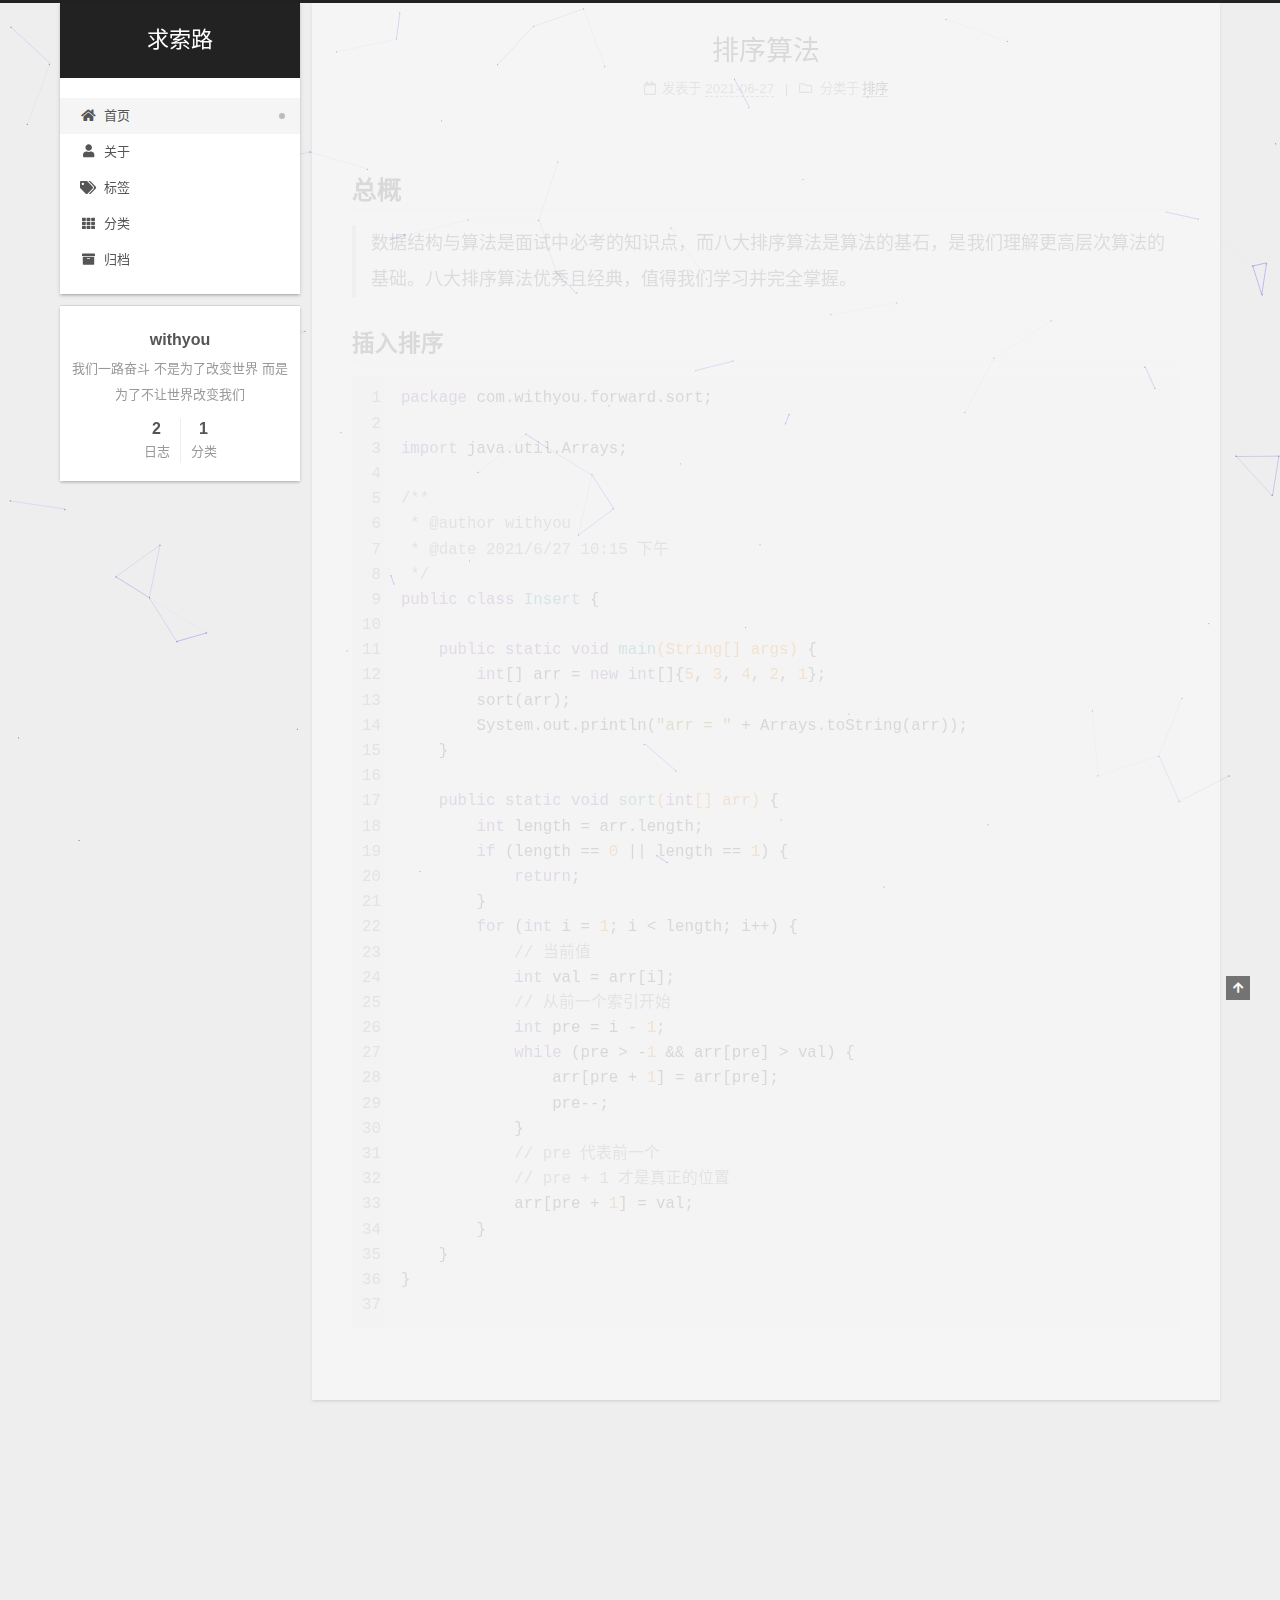
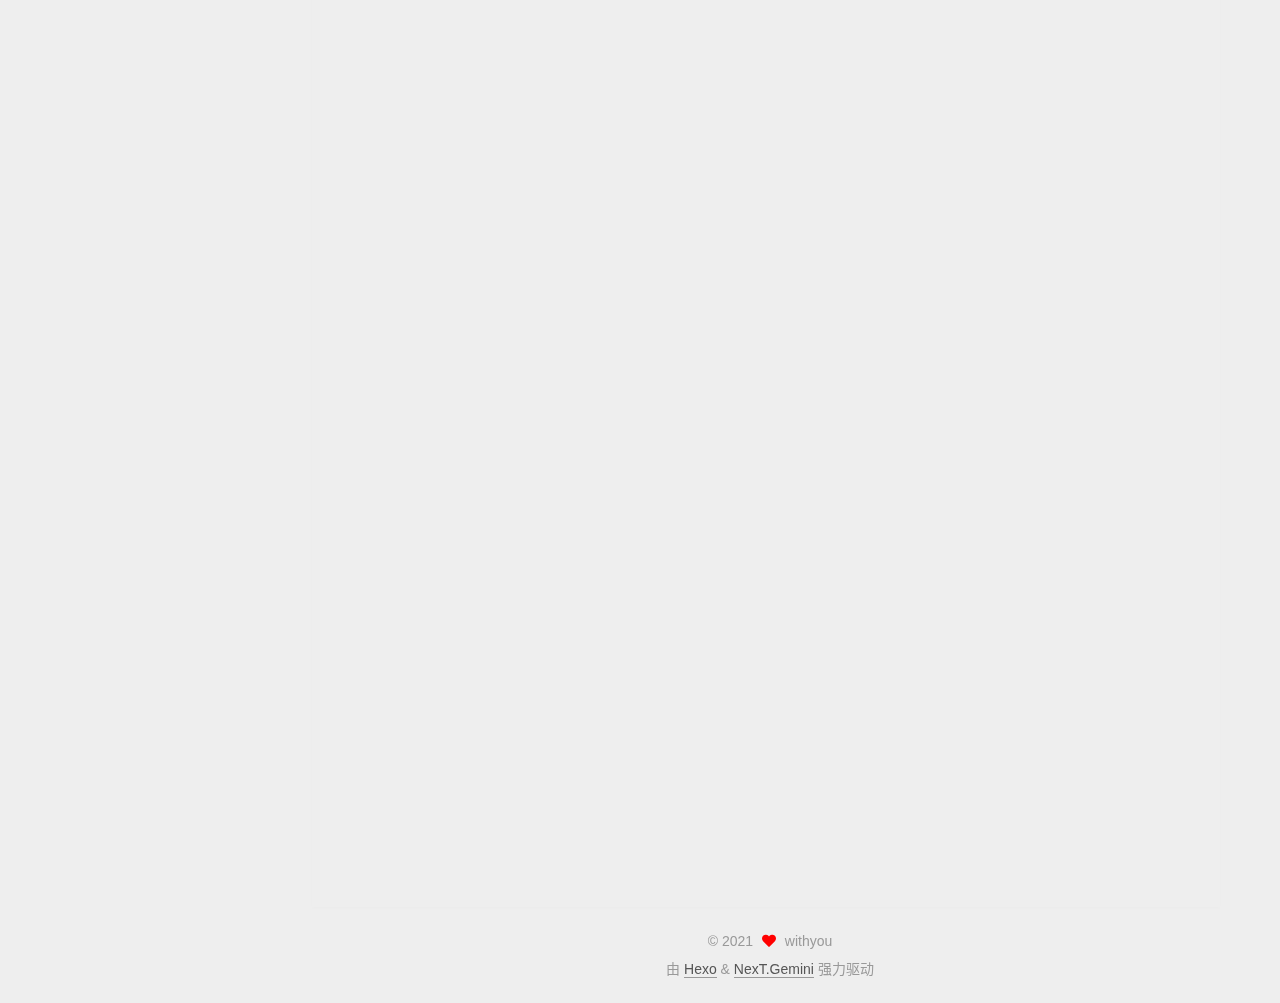
==== commit c9c4f228: "Site updated: 2021-06-27 22:29:55" ====
--- a/index.html
+++ b/index.html
@@ -162,7 +162,7 @@
   
   
   <article itemscope itemtype="http://schema.org/Article" class="post-block" lang="zh-CN">
-    <link itemprop="mainEntityOfPage" href="http://example.com/2021/06/18/test/">
+    <link itemprop="mainEntityOfPage" href="http://example.com/2021/06/27/%E6%8E%92%E5%BA%8F%E7%AE%97%E6%B3%95/">
 
     <span hidden itemprop="author" itemscope itemtype="http://schema.org/Person">
       <meta itemprop="image" content="/images/avatar.gif">
@@ -176,7 +176,7 @@
       <header class="post-header">
         <h2 class="post-title" itemprop="name headline">
           
-            <a href="/2021/06/18/test/" class="post-title-link" itemprop="url">test</a>
+            <a href="/2021/06/27/%E6%8E%92%E5%BA%8F%E7%AE%97%E6%B3%95/" class="post-title-link" itemprop="url">排序算法</a>
         </h2>
 
         <div class="post-meta">
@@ -187,7 +187,7 @@
               <span class="post-meta-item-text">发表于</span>
               
 
-              <time title="创建时间：2021-06-18 09:54:18 / 修改时间：09:59:56" itemprop="dateCreated datePublished" datetime="2021-06-18T09:54:18+08:00">2021-06-18</time>
+              <time title="创建时间：2021-06-27 21:57:43 / 修改时间：22:28:43" itemprop="dateCreated datePublished" datetime="2021-06-27T21:57:43+08:00">2021-06-27</time>
             </span>
             <span class="post-meta-item">
               <span class="post-meta-item-icon">
@@ -195,7 +195,7 @@
               </span>
               <span class="post-meta-item-text">分类于</span>
                 <span itemprop="about" itemscope itemtype="http://schema.org/Thing">
-                  <a href="/categories/%E6%B5%8B%E8%AF%95/" itemprop="url" rel="index"><span itemprop="name">测试</span></a>
+                  <a href="/categories/%E6%8E%92%E5%BA%8F/" itemprop="url" rel="index"><span itemprop="name">排序</span></a>
                 </span>
             </span>
 
@@ -210,7 +210,12 @@
     <div class="post-body" itemprop="articleBody">
 
       
-          
+          <h2 id="总概"><a href="#总概" class="headerlink" title="总概"></a>总概</h2><blockquote>
+<p>数据结构与算法是面试中必考的知识点，而八大排序算法是算法的基石，是我们理解更高层次算法的基础。八大排序算法优秀且经典，值得我们学习并完全掌握。</p>
+</blockquote>
+<h3 id="插入排序"><a href="#插入排序" class="headerlink" title="插入排序"></a>插入排序</h3><figure class="highlight java"><table><tr><td class="gutter"><pre><span class="line">1</span><br><span class="line">2</span><br><span class="line">3</span><br><span class="line">4</span><br><span class="line">5</span><br><span class="line">6</span><br><span class="line">7</span><br><span class="line">8</span><br><span class="line">9</span><br><span class="line">10</span><br><span class="line">11</span><br><span class="line">12</span><br><span class="line">13</span><br><span class="line">14</span><br><span class="line">15</span><br><span class="line">16</span><br><span class="line">17</span><br><span class="line">18</span><br><span class="line">19</span><br><span class="line">20</span><br><span class="line">21</span><br><span class="line">22</span><br><span class="line">23</span><br><span class="line">24</span><br><span class="line">25</span><br><span class="line">26</span><br><span class="line">27</span><br><span class="line">28</span><br><span class="line">29</span><br><span class="line">30</span><br><span class="line">31</span><br><span class="line">32</span><br><span class="line">33</span><br><span class="line">34</span><br><span class="line">35</span><br><span class="line">36</span><br><span class="line">37</span><br></pre></td><td class="code"><pre><span class="line"><span class="keyword">package</span> com.withyou.forward.sort;</span><br><span class="line"></span><br><span class="line"><span class="keyword">import</span> java.util.Arrays;</span><br><span class="line"></span><br><span class="line"><span class="comment">/**</span></span><br><span class="line"><span class="comment"> * <span class="doctag">@author</span> withyou</span></span><br><span class="line"><span class="comment"> * <span class="doctag">@date</span> 2021/6/27 10:15 下午</span></span><br><span class="line"><span class="comment"> */</span></span><br><span class="line"><span class="keyword">public</span> <span class="class"><span class="keyword">class</span> <span class="title">Insert</span> </span>&#123;</span><br><span class="line"></span><br><span class="line">    <span class="function"><span class="keyword">public</span> <span class="keyword">static</span> <span class="keyword">void</span> <span class="title">main</span><span class="params">(String[] args)</span> </span>&#123;</span><br><span class="line">        <span class="keyword">int</span>[] arr = <span class="keyword">new</span> <span class="keyword">int</span>[]&#123;<span class="number">5</span>, <span class="number">3</span>, <span class="number">4</span>, <span class="number">2</span>, <span class="number">1</span>&#125;;</span><br><span class="line">        sort(arr);</span><br><span class="line">        System.out.println(<span class="string">&quot;arr = &quot;</span> + Arrays.toString(arr));</span><br><span class="line">    &#125;</span><br><span class="line"></span><br><span class="line">    <span class="function"><span class="keyword">public</span> <span class="keyword">static</span> <span class="keyword">void</span> <span class="title">sort</span><span class="params">(<span class="keyword">int</span>[] arr)</span> </span>&#123;</span><br><span class="line">        <span class="keyword">int</span> length = arr.length;</span><br><span class="line">        <span class="keyword">if</span> (length == <span class="number">0</span> || length == <span class="number">1</span>) &#123;</span><br><span class="line">            <span class="keyword">return</span>;</span><br><span class="line">        &#125;</span><br><span class="line">        <span class="keyword">for</span> (<span class="keyword">int</span> i = <span class="number">1</span>; i &lt; length; i++) &#123;</span><br><span class="line">            <span class="comment">// 当前值</span></span><br><span class="line">            <span class="keyword">int</span> val = arr[i];</span><br><span class="line">            <span class="comment">// 从前一个索引开始</span></span><br><span class="line">            <span class="keyword">int</span> pre = i - <span class="number">1</span>;</span><br><span class="line">            <span class="keyword">while</span> (pre &gt; -<span class="number">1</span> &amp;&amp; arr[pre] &gt; val) &#123;</span><br><span class="line">                arr[pre + <span class="number">1</span>] = arr[pre];</span><br><span class="line">                pre--;</span><br><span class="line">            &#125;</span><br><span class="line">            <span class="comment">// pre 代表前一个</span></span><br><span class="line">            <span class="comment">// pre + 1 才是真正的位置</span></span><br><span class="line">            arr[pre + <span class="number">1</span>] = val;</span><br><span class="line">        &#125;</span><br><span class="line">    &#125;</span><br><span class="line">&#125;</span><br><span class="line"></span><br></pre></td></tr></table></figure>
+
+
       
     </div>
 
@@ -371,12 +376,6 @@
         <span class="site-state-item-count">1</span>
         <span class="site-state-item-name">分类</span></a>
       </div>
-      <div class="site-state-item site-state-tags">
-            <a href="/tags/">
-          
-        <span class="site-state-item-count">1</span>
-        <span class="site-state-item-name">标签</span></a>
-      </div>
   </nav>
 </div>
 
--- a/css/main.css
+++ b/css/main.css
@@ -1168,7 +1168,7 @@
 }
 .links-of-author a::before,
 .links-of-author span.exturl::before {
-  background: #8aff5d;
+  background: #ffbf85;
   border-radius: 50%;
   content: ' ';
   display: inline-block;
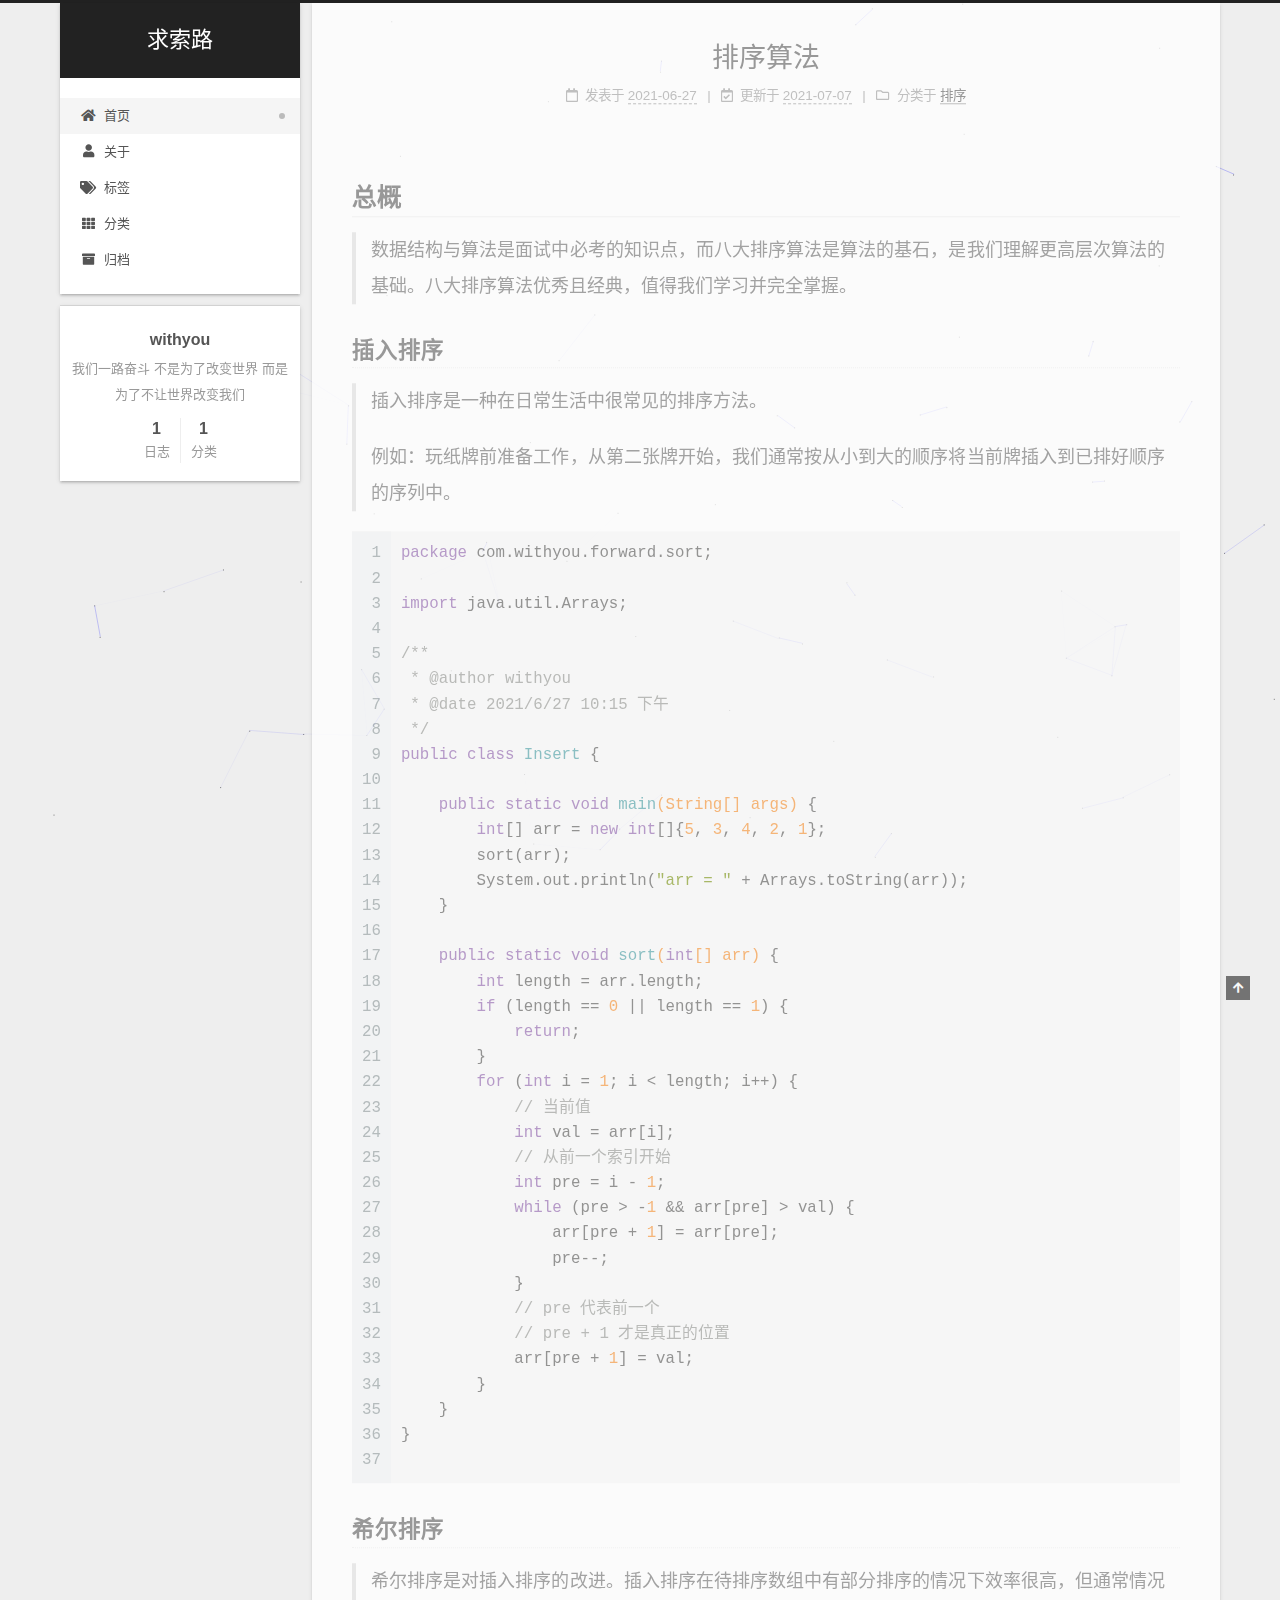
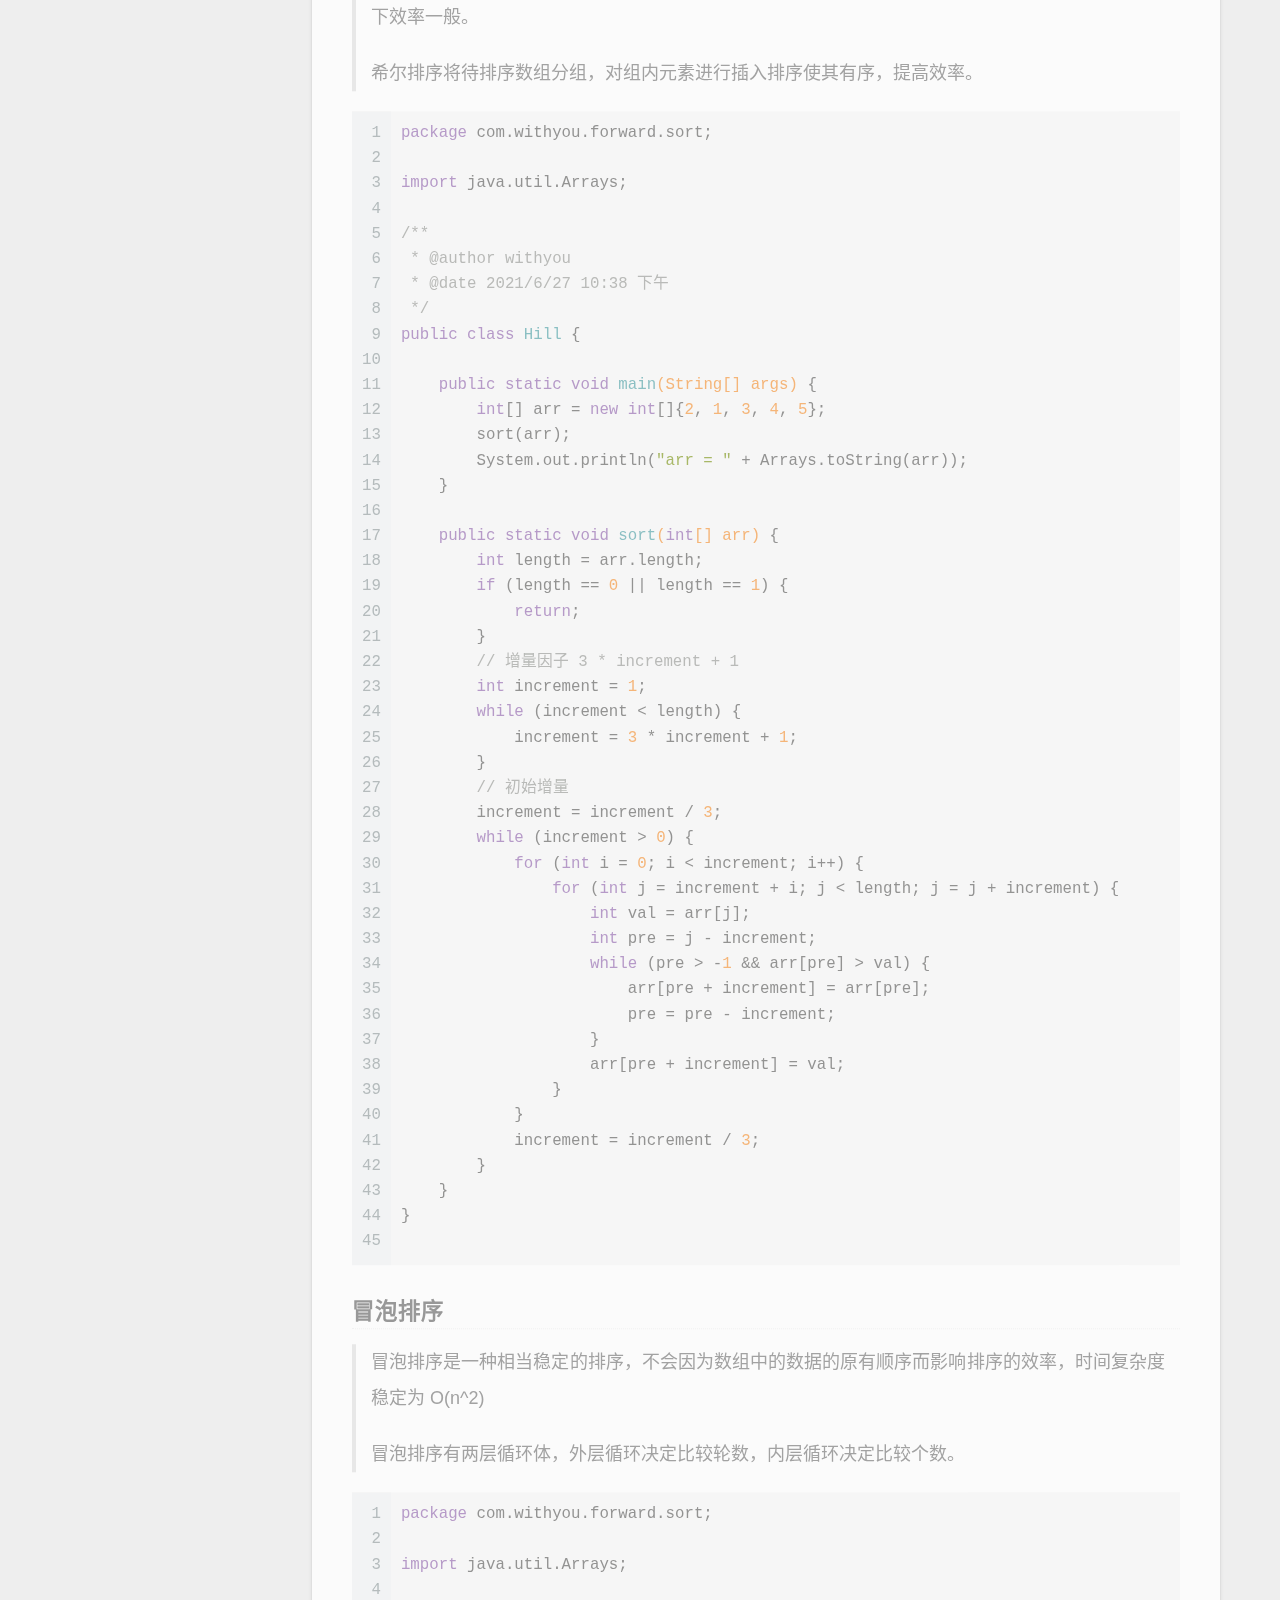
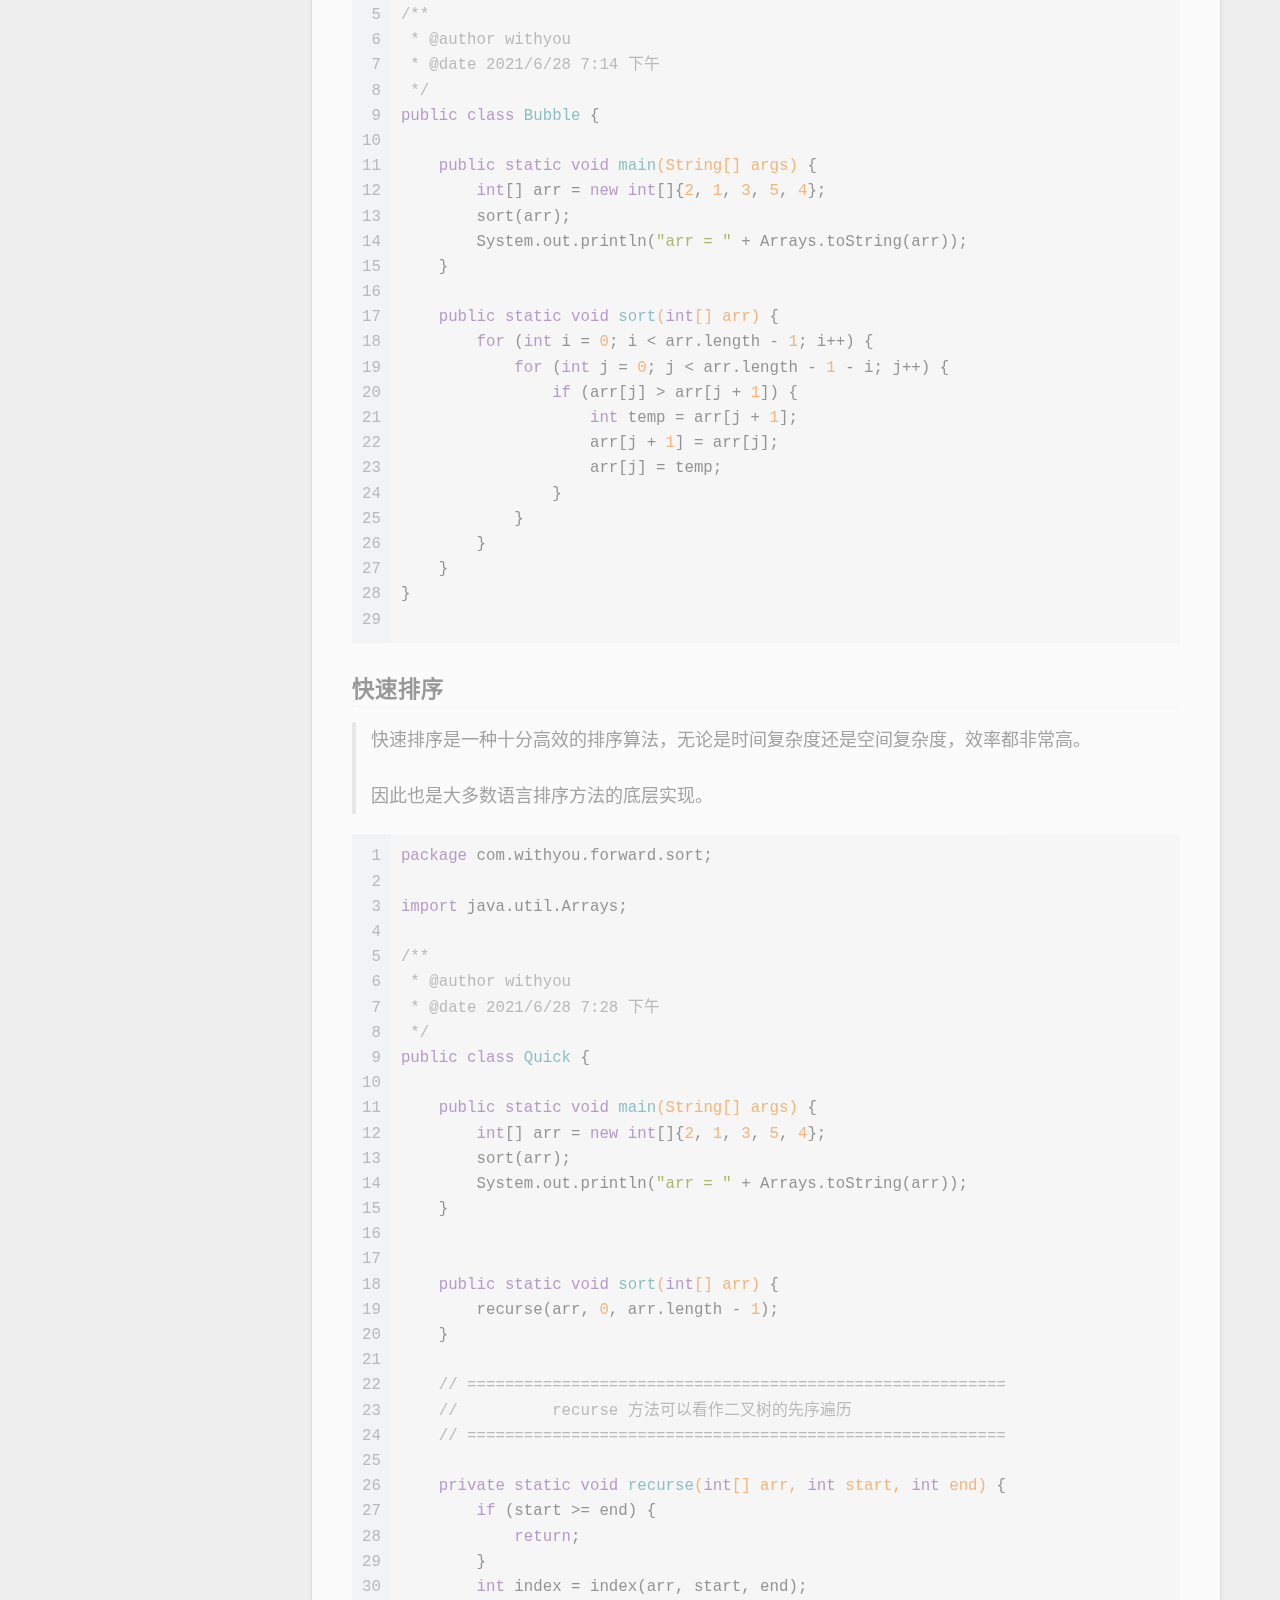
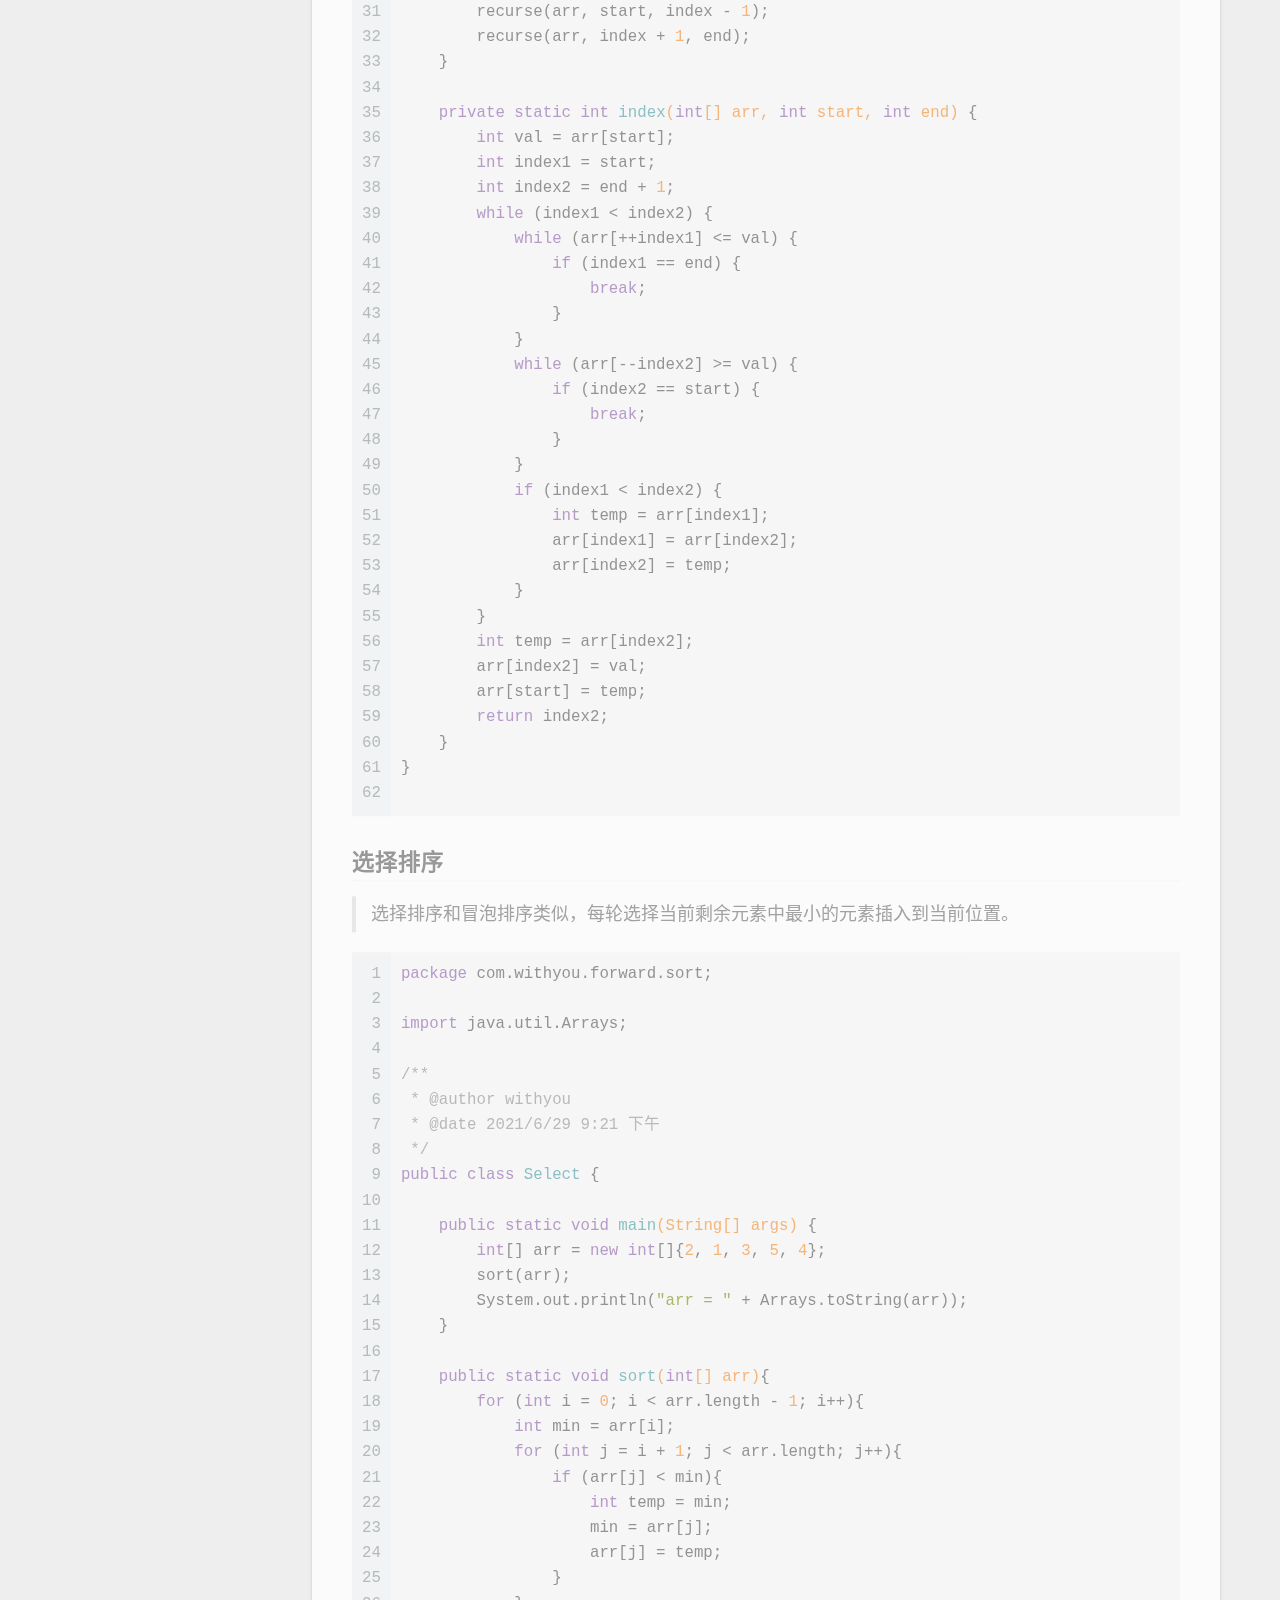
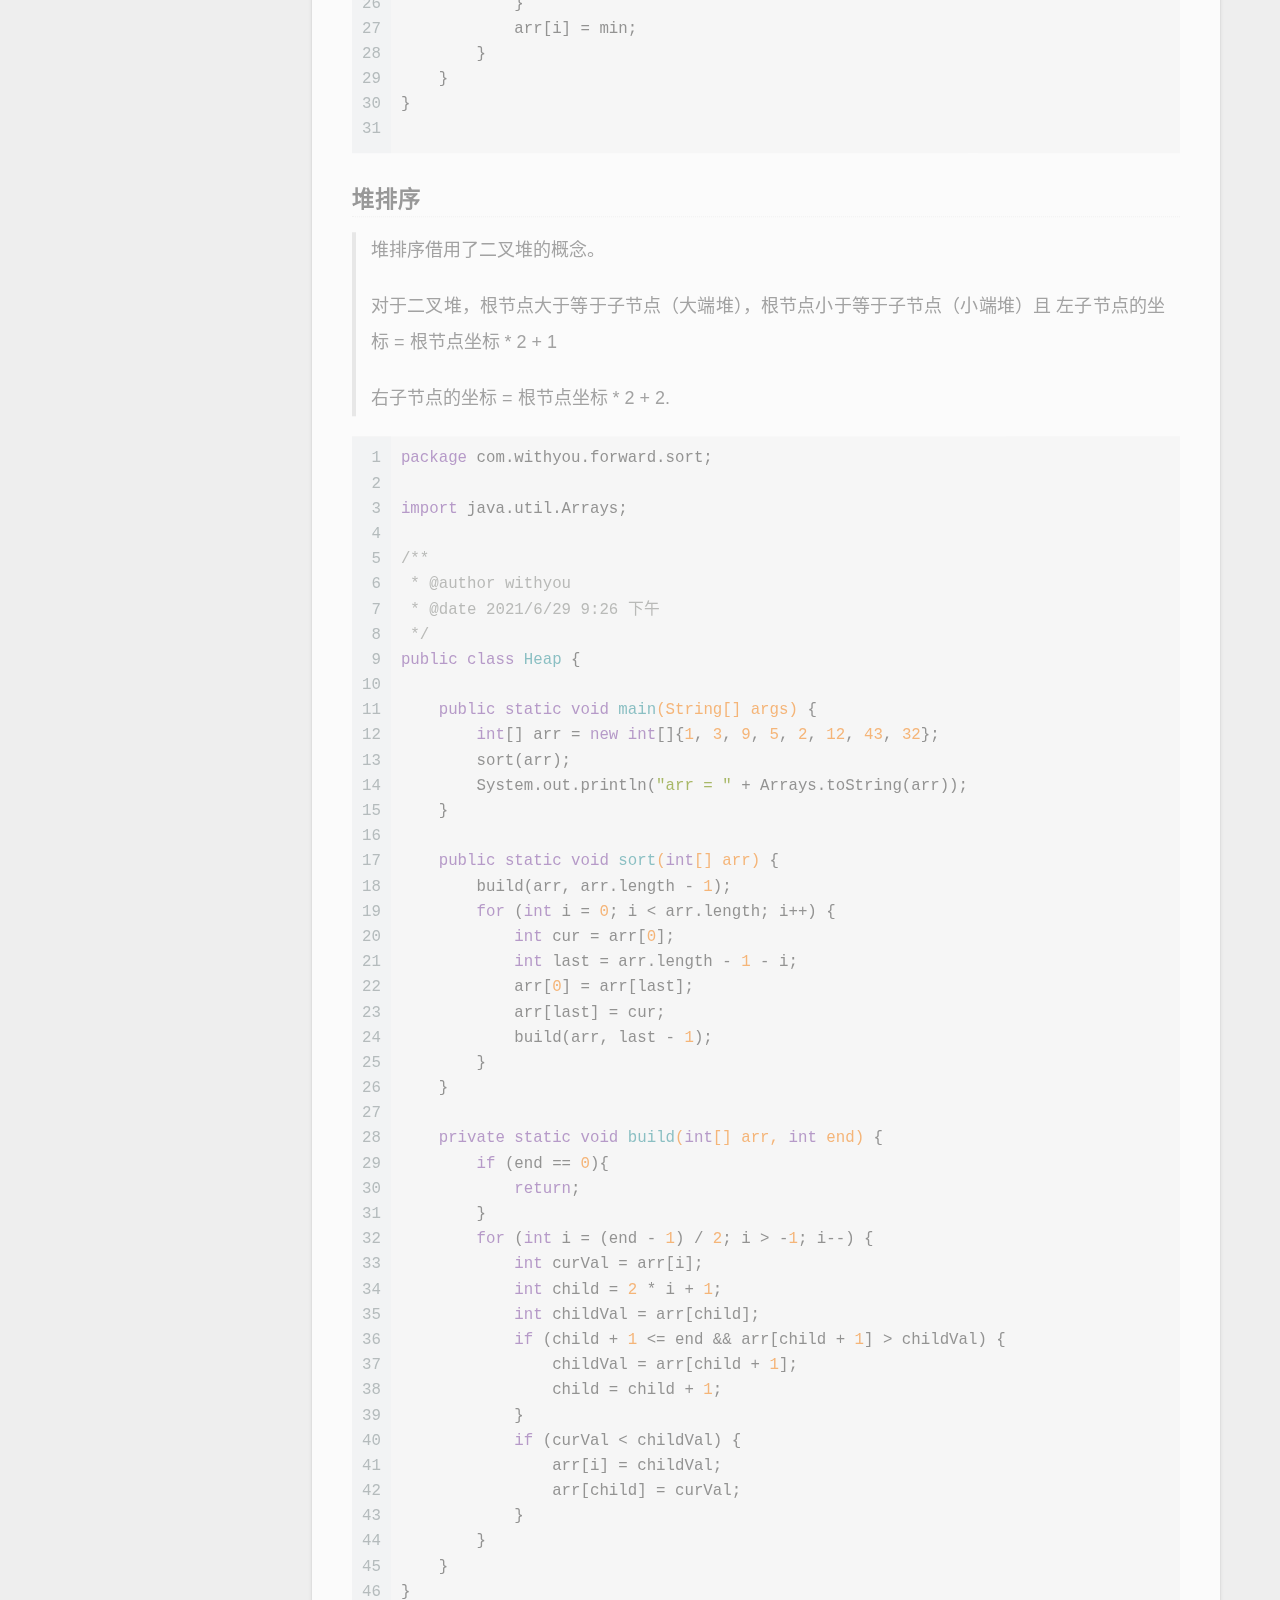
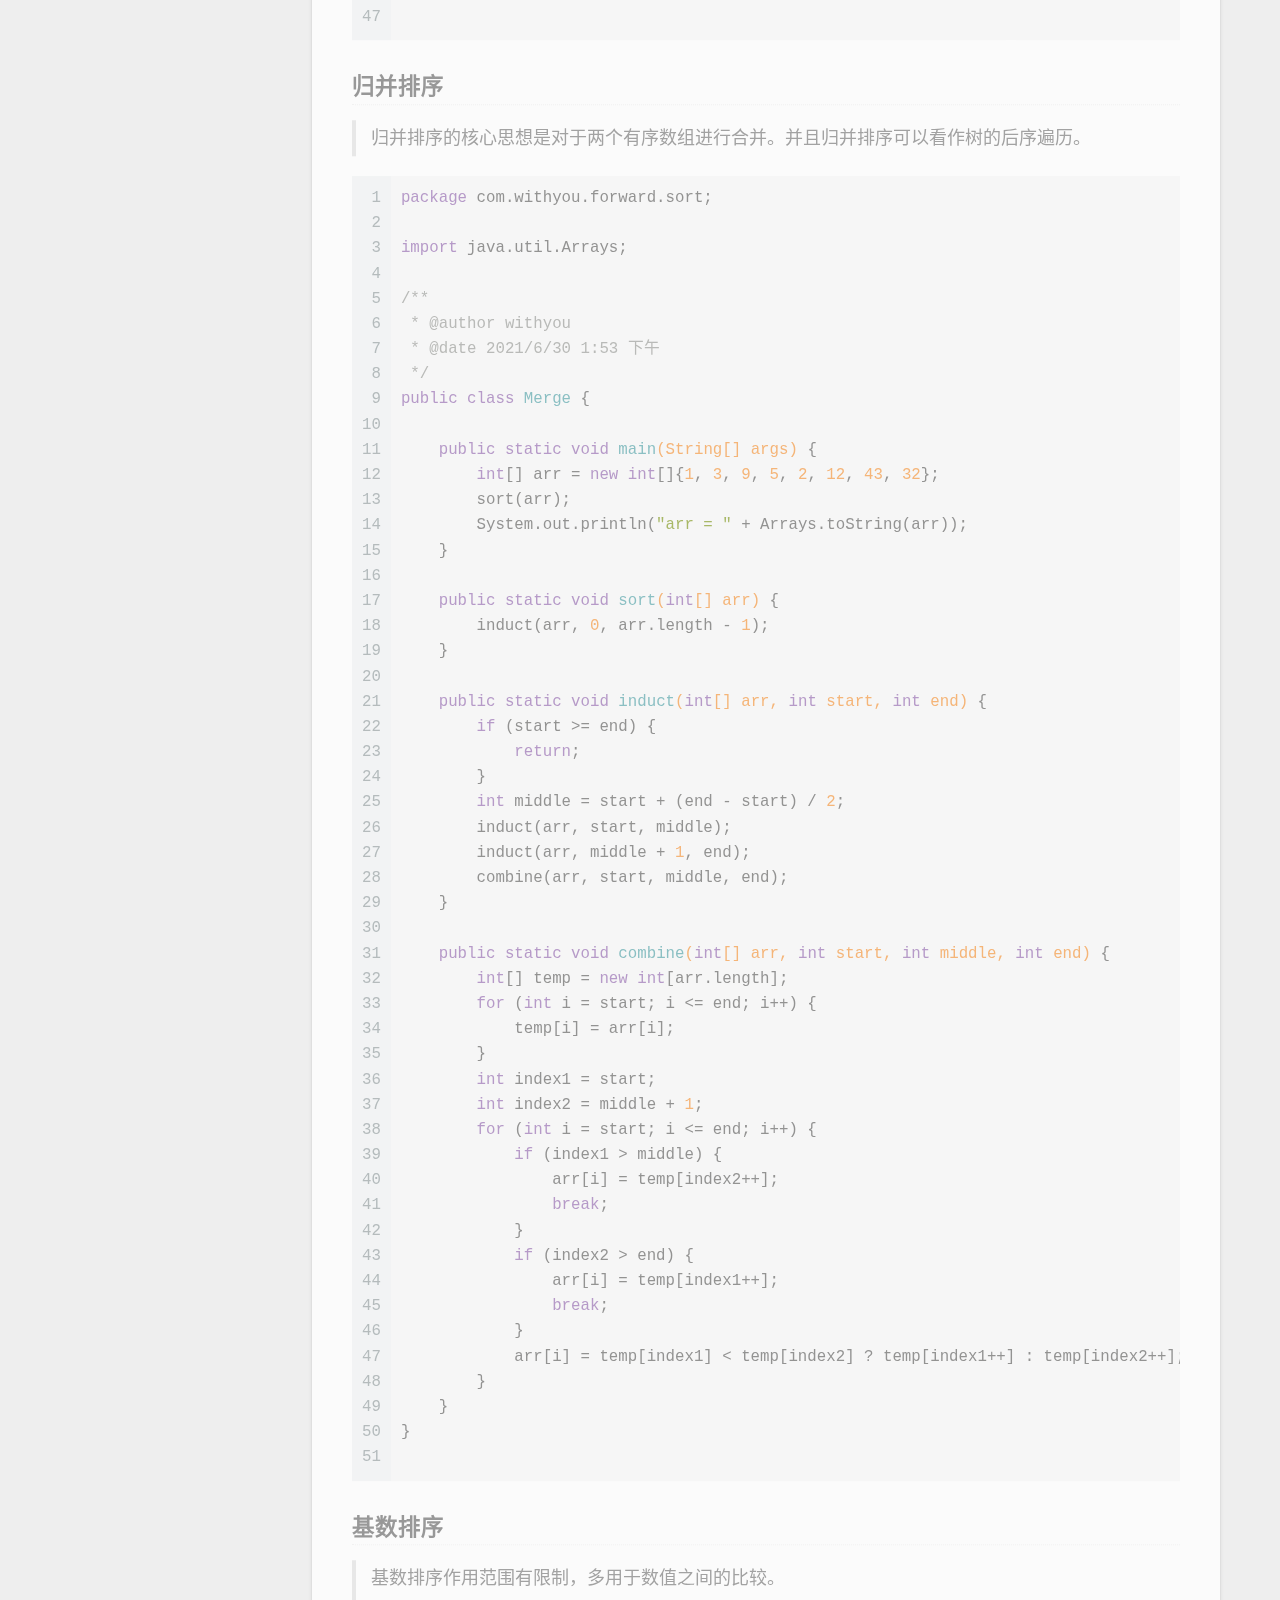
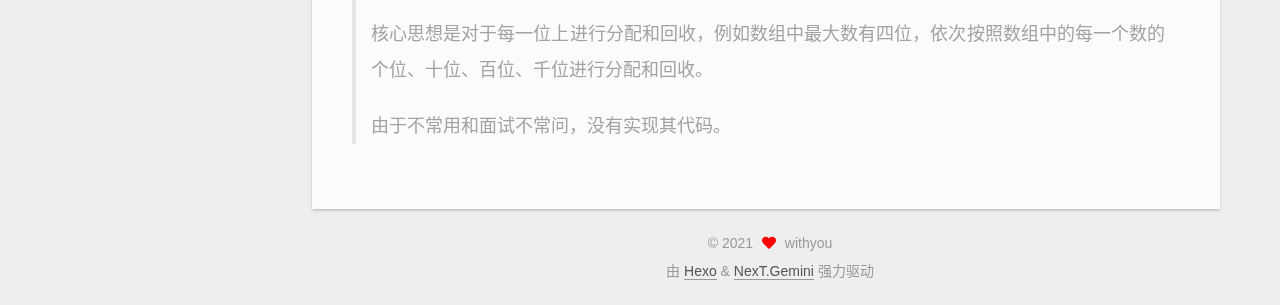
==== commit 72a16c1e: "Site updated: 2021-07-07 20:22:39" ====
--- a/index.html
+++ b/index.html
@@ -6,7 +6,7 @@
 <meta name="theme-color" content="#222">
 <meta name="generator" content="Hexo 5.4.0">
   <link rel="apple-touch-icon" sizes="180x180" href="/images/apple-touch-icon-next.png">
-  <link rel="icon" type="image/png" sizes="32x32" href="/images/favicon-32x32-next.png">
+  <link rel="icon" type="image/png" sizes="32x32" href="/images/favicon.ico">
   <link rel="icon" type="image/png" sizes="16x16" href="/images/favicon-16x16-next.png">
   <link rel="mask-icon" href="/images/logo.svg" color="#222">
 
@@ -185,10 +185,16 @@
                 <i class="far fa-calendar"></i>
               </span>
               <span class="post-meta-item-text">发表于</span>
-              
-
-              <time title="创建时间：2021-06-27 21:57:43 / 修改时间：22:28:43" itemprop="dateCreated datePublished" datetime="2021-06-27T21:57:43+08:00">2021-06-27</time>
+
+              <time title="创建时间：2021-06-27 21:57:43" itemprop="dateCreated datePublished" datetime="2021-06-27T21:57:43+08:00">2021-06-27</time>
             </span>
+              <span class="post-meta-item">
+                <span class="post-meta-item-icon">
+                  <i class="far fa-calendar-check"></i>
+                </span>
+                <span class="post-meta-item-text">更新于</span>
+                <time title="修改时间：2021-07-07 20:14:16" itemprop="dateModified" datetime="2021-07-07T20:14:16+08:00">2021-07-07</time>
+              </span>
             <span class="post-meta-item">
               <span class="post-meta-item-icon">
                 <i class="far fa-folder"></i>
@@ -213,78 +219,52 @@
           <h2 id="总概"><a href="#总概" class="headerlink" title="总概"></a>总概</h2><blockquote>
 <p>数据结构与算法是面试中必考的知识点，而八大排序算法是算法的基石，是我们理解更高层次算法的基础。八大排序算法优秀且经典，值得我们学习并完全掌握。</p>
 </blockquote>
-<h3 id="插入排序"><a href="#插入排序" class="headerlink" title="插入排序"></a>插入排序</h3><figure class="highlight java"><table><tr><td class="gutter"><pre><span class="line">1</span><br><span class="line">2</span><br><span class="line">3</span><br><span class="line">4</span><br><span class="line">5</span><br><span class="line">6</span><br><span class="line">7</span><br><span class="line">8</span><br><span class="line">9</span><br><span class="line">10</span><br><span class="line">11</span><br><span class="line">12</span><br><span class="line">13</span><br><span class="line">14</span><br><span class="line">15</span><br><span class="line">16</span><br><span class="line">17</span><br><span class="line">18</span><br><span class="line">19</span><br><span class="line">20</span><br><span class="line">21</span><br><span class="line">22</span><br><span class="line">23</span><br><span class="line">24</span><br><span class="line">25</span><br><span class="line">26</span><br><span class="line">27</span><br><span class="line">28</span><br><span class="line">29</span><br><span class="line">30</span><br><span class="line">31</span><br><span class="line">32</span><br><span class="line">33</span><br><span class="line">34</span><br><span class="line">35</span><br><span class="line">36</span><br><span class="line">37</span><br></pre></td><td class="code"><pre><span class="line"><span class="keyword">package</span> com.withyou.forward.sort;</span><br><span class="line"></span><br><span class="line"><span class="keyword">import</span> java.util.Arrays;</span><br><span class="line"></span><br><span class="line"><span class="comment">/**</span></span><br><span class="line"><span class="comment"> * <span class="doctag">@author</span> withyou</span></span><br><span class="line"><span class="comment"> * <span class="doctag">@date</span> 2021/6/27 10:15 下午</span></span><br><span class="line"><span class="comment"> */</span></span><br><span class="line"><span class="keyword">public</span> <span class="class"><span class="keyword">class</span> <span class="title">Insert</span> </span>&#123;</span><br><span class="line"></span><br><span class="line">    <span class="function"><span class="keyword">public</span> <span class="keyword">static</span> <span class="keyword">void</span> <span class="title">main</span><span class="params">(String[] args)</span> </span>&#123;</span><br><span class="line">        <span class="keyword">int</span>[] arr = <span class="keyword">new</span> <span class="keyword">int</span>[]&#123;<span class="number">5</span>, <span class="number">3</span>, <span class="number">4</span>, <span class="number">2</span>, <span class="number">1</span>&#125;;</span><br><span class="line">        sort(arr);</span><br><span class="line">        System.out.println(<span class="string">&quot;arr = &quot;</span> + Arrays.toString(arr));</span><br><span class="line">    &#125;</span><br><span class="line"></span><br><span class="line">    <span class="function"><span class="keyword">public</span> <span class="keyword">static</span> <span class="keyword">void</span> <span class="title">sort</span><span class="params">(<span class="keyword">int</span>[] arr)</span> </span>&#123;</span><br><span class="line">        <span class="keyword">int</span> length = arr.length;</span><br><span class="line">        <span class="keyword">if</span> (length == <span class="number">0</span> || length == <span class="number">1</span>) &#123;</span><br><span class="line">            <span class="keyword">return</span>;</span><br><span class="line">        &#125;</span><br><span class="line">        <span class="keyword">for</span> (<span class="keyword">int</span> i = <span class="number">1</span>; i &lt; length; i++) &#123;</span><br><span class="line">            <span class="comment">// 当前值</span></span><br><span class="line">            <span class="keyword">int</span> val = arr[i];</span><br><span class="line">            <span class="comment">// 从前一个索引开始</span></span><br><span class="line">            <span class="keyword">int</span> pre = i - <span class="number">1</span>;</span><br><span class="line">            <span class="keyword">while</span> (pre &gt; -<span class="number">1</span> &amp;&amp; arr[pre] &gt; val) &#123;</span><br><span class="line">                arr[pre + <span class="number">1</span>] = arr[pre];</span><br><span class="line">                pre--;</span><br><span class="line">            &#125;</span><br><span class="line">            <span class="comment">// pre 代表前一个</span></span><br><span class="line">            <span class="comment">// pre + 1 才是真正的位置</span></span><br><span class="line">            arr[pre + <span class="number">1</span>] = val;</span><br><span class="line">        &#125;</span><br><span class="line">    &#125;</span><br><span class="line">&#125;</span><br><span class="line"></span><br></pre></td></tr></table></figure>
-
-
-      
-    </div>
-
-    
-    
-    
-      <footer class="post-footer">
-        <div class="post-eof"></div>
-      </footer>
-  </article>
-  
-  
-  
-
-      
-  
-  
-  <article itemscope itemtype="http://schema.org/Article" class="post-block" lang="zh-CN">
-    <link itemprop="mainEntityOfPage" href="http://example.com/2021/06/18/hello-world/">
-
-    <span hidden itemprop="author" itemscope itemtype="http://schema.org/Person">
-      <meta itemprop="image" content="/images/avatar.gif">
-      <meta itemprop="name" content="withyou">
-      <meta itemprop="description" content="我们一路奋斗 不是为了改变世界 而是为了不让世界改变我们">
-    </span>
-
-    <span hidden itemprop="publisher" itemscope itemtype="http://schema.org/Organization">
-      <meta itemprop="name" content="求索路">
-    </span>
-      <header class="post-header">
-        <h2 class="post-title" itemprop="name headline">
-          
-            <a href="/2021/06/18/hello-world/" class="post-title-link" itemprop="url">Hello World</a>
-        </h2>
-
-        <div class="post-meta">
-            <span class="post-meta-item">
-              <span class="post-meta-item-icon">
-                <i class="far fa-calendar"></i>
-              </span>
-              <span class="post-meta-item-text">发表于</span>
-
-              <time title="创建时间：2021-06-18 09:20:54" itemprop="dateCreated datePublished" datetime="2021-06-18T09:20:54+08:00">2021-06-18</time>
-            </span>
-
-          
-
-        </div>
-      </header>
-
-    
-    
-    
-    <div class="post-body" itemprop="articleBody">
-
-      
-          <p>Welcome to <a target="_blank" rel="noopener" href="https://hexo.io/">Hexo</a>! This is your very first post. Check <a target="_blank" rel="noopener" href="https://hexo.io/docs/">documentation</a> for more info. If you get any problems when using Hexo, you can find the answer in <a target="_blank" rel="noopener" href="https://hexo.io/docs/troubleshooting.html">troubleshooting</a> or you can ask me on <a target="_blank" rel="noopener" href="https://github.com/hexojs/hexo/issues">GitHub</a>.</p>
-<h2 id="Quick-Start"><a href="#Quick-Start" class="headerlink" title="Quick Start"></a>Quick Start</h2><h3 id="Create-a-new-post"><a href="#Create-a-new-post" class="headerlink" title="Create a new post"></a>Create a new post</h3><figure class="highlight bash"><table><tr><td class="gutter"><pre><span class="line">1</span><br></pre></td><td class="code"><pre><span class="line">$ hexo new <span class="string">&quot;My New Post&quot;</span></span><br></pre></td></tr></table></figure>
-
-<p>More info: <a target="_blank" rel="noopener" href="https://hexo.io/docs/writing.html">Writing</a></p>
-<h3 id="Run-server"><a href="#Run-server" class="headerlink" title="Run server"></a>Run server</h3><figure class="highlight bash"><table><tr><td class="gutter"><pre><span class="line">1</span><br></pre></td><td class="code"><pre><span class="line">$ hexo server</span><br></pre></td></tr></table></figure>
-
-<p>More info: <a target="_blank" rel="noopener" href="https://hexo.io/docs/server.html">Server</a></p>
-<h3 id="Generate-static-files"><a href="#Generate-static-files" class="headerlink" title="Generate static files"></a>Generate static files</h3><figure class="highlight bash"><table><tr><td class="gutter"><pre><span class="line">1</span><br></pre></td><td class="code"><pre><span class="line">$ hexo generate</span><br></pre></td></tr></table></figure>
-
-<p>More info: <a target="_blank" rel="noopener" href="https://hexo.io/docs/generating.html">Generating</a></p>
-<h3 id="Deploy-to-remote-sites"><a href="#Deploy-to-remote-sites" class="headerlink" title="Deploy to remote sites"></a>Deploy to remote sites</h3><figure class="highlight bash"><table><tr><td class="gutter"><pre><span class="line">1</span><br></pre></td><td class="code"><pre><span class="line">$ hexo deploy</span><br></pre></td></tr></table></figure>
-
-<p>More info: <a target="_blank" rel="noopener" href="https://hexo.io/docs/one-command-deployment.html">Deployment</a></p>
+<h3 id="插入排序"><a href="#插入排序" class="headerlink" title="插入排序"></a>插入排序</h3><blockquote>
+<p>插入排序是一种在日常生活中很常见的排序方法。</p>
+<p>例如：玩纸牌前准备工作，从第二张牌开始，我们通常按从小到大的顺序将当前牌插入到已排好顺序的序列中。</p>
+</blockquote>
+<figure class="highlight java"><table><tr><td class="gutter"><pre><span class="line">1</span><br><span class="line">2</span><br><span class="line">3</span><br><span class="line">4</span><br><span class="line">5</span><br><span class="line">6</span><br><span class="line">7</span><br><span class="line">8</span><br><span class="line">9</span><br><span class="line">10</span><br><span class="line">11</span><br><span class="line">12</span><br><span class="line">13</span><br><span class="line">14</span><br><span class="line">15</span><br><span class="line">16</span><br><span class="line">17</span><br><span class="line">18</span><br><span class="line">19</span><br><span class="line">20</span><br><span class="line">21</span><br><span class="line">22</span><br><span class="line">23</span><br><span class="line">24</span><br><span class="line">25</span><br><span class="line">26</span><br><span class="line">27</span><br><span class="line">28</span><br><span class="line">29</span><br><span class="line">30</span><br><span class="line">31</span><br><span class="line">32</span><br><span class="line">33</span><br><span class="line">34</span><br><span class="line">35</span><br><span class="line">36</span><br><span class="line">37</span><br></pre></td><td class="code"><pre><span class="line"><span class="keyword">package</span> com.withyou.forward.sort;</span><br><span class="line"></span><br><span class="line"><span class="keyword">import</span> java.util.Arrays;</span><br><span class="line"></span><br><span class="line"><span class="comment">/**</span></span><br><span class="line"><span class="comment"> * <span class="doctag">@author</span> withyou</span></span><br><span class="line"><span class="comment"> * <span class="doctag">@date</span> 2021/6/27 10:15 下午</span></span><br><span class="line"><span class="comment"> */</span></span><br><span class="line"><span class="keyword">public</span> <span class="class"><span class="keyword">class</span> <span class="title">Insert</span> </span>&#123;</span><br><span class="line"></span><br><span class="line">    <span class="function"><span class="keyword">public</span> <span class="keyword">static</span> <span class="keyword">void</span> <span class="title">main</span><span class="params">(String[] args)</span> </span>&#123;</span><br><span class="line">        <span class="keyword">int</span>[] arr = <span class="keyword">new</span> <span class="keyword">int</span>[]&#123;<span class="number">5</span>, <span class="number">3</span>, <span class="number">4</span>, <span class="number">2</span>, <span class="number">1</span>&#125;;</span><br><span class="line">        sort(arr);</span><br><span class="line">        System.out.println(<span class="string">&quot;arr = &quot;</span> + Arrays.toString(arr));</span><br><span class="line">    &#125;</span><br><span class="line"></span><br><span class="line">    <span class="function"><span class="keyword">public</span> <span class="keyword">static</span> <span class="keyword">void</span> <span class="title">sort</span><span class="params">(<span class="keyword">int</span>[] arr)</span> </span>&#123;</span><br><span class="line">        <span class="keyword">int</span> length = arr.length;</span><br><span class="line">        <span class="keyword">if</span> (length == <span class="number">0</span> || length == <span class="number">1</span>) &#123;</span><br><span class="line">            <span class="keyword">return</span>;</span><br><span class="line">        &#125;</span><br><span class="line">        <span class="keyword">for</span> (<span class="keyword">int</span> i = <span class="number">1</span>; i &lt; length; i++) &#123;</span><br><span class="line">            <span class="comment">// 当前值</span></span><br><span class="line">            <span class="keyword">int</span> val = arr[i];</span><br><span class="line">            <span class="comment">// 从前一个索引开始</span></span><br><span class="line">            <span class="keyword">int</span> pre = i - <span class="number">1</span>;</span><br><span class="line">            <span class="keyword">while</span> (pre &gt; -<span class="number">1</span> &amp;&amp; arr[pre] &gt; val) &#123;</span><br><span class="line">                arr[pre + <span class="number">1</span>] = arr[pre];</span><br><span class="line">                pre--;</span><br><span class="line">            &#125;</span><br><span class="line">            <span class="comment">// pre 代表前一个</span></span><br><span class="line">            <span class="comment">// pre + 1 才是真正的位置</span></span><br><span class="line">            arr[pre + <span class="number">1</span>] = val;</span><br><span class="line">        &#125;</span><br><span class="line">    &#125;</span><br><span class="line">&#125;</span><br><span class="line"></span><br></pre></td></tr></table></figure>
+
+<h3 id="希尔排序"><a href="#希尔排序" class="headerlink" title="希尔排序"></a>希尔排序</h3><blockquote>
+<p>希尔排序是对插入排序的改进。插入排序在待排序数组中有部分排序的情况下效率很高，但通常情况下效率一般。</p>
+<p>希尔排序将待排序数组分组，对组内元素进行插入排序使其有序，提高效率。</p>
+</blockquote>
+<figure class="highlight java"><table><tr><td class="gutter"><pre><span class="line">1</span><br><span class="line">2</span><br><span class="line">3</span><br><span class="line">4</span><br><span class="line">5</span><br><span class="line">6</span><br><span class="line">7</span><br><span class="line">8</span><br><span class="line">9</span><br><span class="line">10</span><br><span class="line">11</span><br><span class="line">12</span><br><span class="line">13</span><br><span class="line">14</span><br><span class="line">15</span><br><span class="line">16</span><br><span class="line">17</span><br><span class="line">18</span><br><span class="line">19</span><br><span class="line">20</span><br><span class="line">21</span><br><span class="line">22</span><br><span class="line">23</span><br><span class="line">24</span><br><span class="line">25</span><br><span class="line">26</span><br><span class="line">27</span><br><span class="line">28</span><br><span class="line">29</span><br><span class="line">30</span><br><span class="line">31</span><br><span class="line">32</span><br><span class="line">33</span><br><span class="line">34</span><br><span class="line">35</span><br><span class="line">36</span><br><span class="line">37</span><br><span class="line">38</span><br><span class="line">39</span><br><span class="line">40</span><br><span class="line">41</span><br><span class="line">42</span><br><span class="line">43</span><br><span class="line">44</span><br><span class="line">45</span><br></pre></td><td class="code"><pre><span class="line"><span class="keyword">package</span> com.withyou.forward.sort;</span><br><span class="line"></span><br><span class="line"><span class="keyword">import</span> java.util.Arrays;</span><br><span class="line"></span><br><span class="line"><span class="comment">/**</span></span><br><span class="line"><span class="comment"> * <span class="doctag">@author</span> withyou</span></span><br><span class="line"><span class="comment"> * <span class="doctag">@date</span> 2021/6/27 10:38 下午</span></span><br><span class="line"><span class="comment"> */</span></span><br><span class="line"><span class="keyword">public</span> <span class="class"><span class="keyword">class</span> <span class="title">Hill</span> </span>&#123;</span><br><span class="line"></span><br><span class="line">    <span class="function"><span class="keyword">public</span> <span class="keyword">static</span> <span class="keyword">void</span> <span class="title">main</span><span class="params">(String[] args)</span> </span>&#123;</span><br><span class="line">        <span class="keyword">int</span>[] arr = <span class="keyword">new</span> <span class="keyword">int</span>[]&#123;<span class="number">2</span>, <span class="number">1</span>, <span class="number">3</span>, <span class="number">4</span>, <span class="number">5</span>&#125;;</span><br><span class="line">        sort(arr);</span><br><span class="line">        System.out.println(<span class="string">&quot;arr = &quot;</span> + Arrays.toString(arr));</span><br><span class="line">    &#125;</span><br><span class="line"></span><br><span class="line">    <span class="function"><span class="keyword">public</span> <span class="keyword">static</span> <span class="keyword">void</span> <span class="title">sort</span><span class="params">(<span class="keyword">int</span>[] arr)</span> </span>&#123;</span><br><span class="line">        <span class="keyword">int</span> length = arr.length;</span><br><span class="line">        <span class="keyword">if</span> (length == <span class="number">0</span> || length == <span class="number">1</span>) &#123;</span><br><span class="line">            <span class="keyword">return</span>;</span><br><span class="line">        &#125;</span><br><span class="line">        <span class="comment">// 增量因子 3 * increment + 1</span></span><br><span class="line">        <span class="keyword">int</span> increment = <span class="number">1</span>;</span><br><span class="line">        <span class="keyword">while</span> (increment &lt; length) &#123;</span><br><span class="line">            increment = <span class="number">3</span> * increment + <span class="number">1</span>;</span><br><span class="line">        &#125;</span><br><span class="line">        <span class="comment">// 初始增量</span></span><br><span class="line">        increment = increment / <span class="number">3</span>;</span><br><span class="line">        <span class="keyword">while</span> (increment &gt; <span class="number">0</span>) &#123;</span><br><span class="line">            <span class="keyword">for</span> (<span class="keyword">int</span> i = <span class="number">0</span>; i &lt; increment; i++) &#123;</span><br><span class="line">                <span class="keyword">for</span> (<span class="keyword">int</span> j = increment + i; j &lt; length; j = j + increment) &#123;</span><br><span class="line">                    <span class="keyword">int</span> val = arr[j];</span><br><span class="line">                    <span class="keyword">int</span> pre = j - increment;</span><br><span class="line">                    <span class="keyword">while</span> (pre &gt; -<span class="number">1</span> &amp;&amp; arr[pre] &gt; val) &#123;</span><br><span class="line">                        arr[pre + increment] = arr[pre];</span><br><span class="line">                        pre = pre - increment;</span><br><span class="line">                    &#125;</span><br><span class="line">                    arr[pre + increment] = val;</span><br><span class="line">                &#125;</span><br><span class="line">            &#125;</span><br><span class="line">            increment = increment / <span class="number">3</span>;</span><br><span class="line">        &#125;</span><br><span class="line">    &#125;</span><br><span class="line">&#125;</span><br><span class="line"></span><br></pre></td></tr></table></figure>
+
+<h3 id="冒泡排序"><a href="#冒泡排序" class="headerlink" title="冒泡排序"></a>冒泡排序</h3><blockquote>
+<p>冒泡排序是一种相当稳定的排序，不会因为数组中的数据的原有顺序而影响排序的效率，时间复杂度稳定为 O(n^2)</p>
+<p>冒泡排序有两层循环体，外层循环决定比较轮数，内层循环决定比较个数。</p>
+</blockquote>
+<figure class="highlight java"><table><tr><td class="gutter"><pre><span class="line">1</span><br><span class="line">2</span><br><span class="line">3</span><br><span class="line">4</span><br><span class="line">5</span><br><span class="line">6</span><br><span class="line">7</span><br><span class="line">8</span><br><span class="line">9</span><br><span class="line">10</span><br><span class="line">11</span><br><span class="line">12</span><br><span class="line">13</span><br><span class="line">14</span><br><span class="line">15</span><br><span class="line">16</span><br><span class="line">17</span><br><span class="line">18</span><br><span class="line">19</span><br><span class="line">20</span><br><span class="line">21</span><br><span class="line">22</span><br><span class="line">23</span><br><span class="line">24</span><br><span class="line">25</span><br><span class="line">26</span><br><span class="line">27</span><br><span class="line">28</span><br><span class="line">29</span><br></pre></td><td class="code"><pre><span class="line"><span class="keyword">package</span> com.withyou.forward.sort;</span><br><span class="line"></span><br><span class="line"><span class="keyword">import</span> java.util.Arrays;</span><br><span class="line"></span><br><span class="line"><span class="comment">/**</span></span><br><span class="line"><span class="comment"> * <span class="doctag">@author</span> withyou</span></span><br><span class="line"><span class="comment"> * <span class="doctag">@date</span> 2021/6/28 7:14 下午</span></span><br><span class="line"><span class="comment"> */</span></span><br><span class="line"><span class="keyword">public</span> <span class="class"><span class="keyword">class</span> <span class="title">Bubble</span> </span>&#123;</span><br><span class="line"></span><br><span class="line">    <span class="function"><span class="keyword">public</span> <span class="keyword">static</span> <span class="keyword">void</span> <span class="title">main</span><span class="params">(String[] args)</span> </span>&#123;</span><br><span class="line">        <span class="keyword">int</span>[] arr = <span class="keyword">new</span> <span class="keyword">int</span>[]&#123;<span class="number">2</span>, <span class="number">1</span>, <span class="number">3</span>, <span class="number">5</span>, <span class="number">4</span>&#125;;</span><br><span class="line">        sort(arr);</span><br><span class="line">        System.out.println(<span class="string">&quot;arr = &quot;</span> + Arrays.toString(arr));</span><br><span class="line">    &#125;</span><br><span class="line"></span><br><span class="line">    <span class="function"><span class="keyword">public</span> <span class="keyword">static</span> <span class="keyword">void</span> <span class="title">sort</span><span class="params">(<span class="keyword">int</span>[] arr)</span> </span>&#123;</span><br><span class="line">        <span class="keyword">for</span> (<span class="keyword">int</span> i = <span class="number">0</span>; i &lt; arr.length - <span class="number">1</span>; i++) &#123;</span><br><span class="line">            <span class="keyword">for</span> (<span class="keyword">int</span> j = <span class="number">0</span>; j &lt; arr.length - <span class="number">1</span> - i; j++) &#123;</span><br><span class="line">                <span class="keyword">if</span> (arr[j] &gt; arr[j + <span class="number">1</span>]) &#123;</span><br><span class="line">                    <span class="keyword">int</span> temp = arr[j + <span class="number">1</span>];</span><br><span class="line">                    arr[j + <span class="number">1</span>] = arr[j];</span><br><span class="line">                    arr[j] = temp;</span><br><span class="line">                &#125;</span><br><span class="line">            &#125;</span><br><span class="line">        &#125;</span><br><span class="line">    &#125;</span><br><span class="line">&#125;</span><br><span class="line"></span><br></pre></td></tr></table></figure>
+
+<h3 id="快速排序"><a href="#快速排序" class="headerlink" title="快速排序"></a>快速排序</h3><blockquote>
+<p>快速排序是一种十分高效的排序算法，无论是时间复杂度还是空间复杂度，效率都非常高。</p>
+<p>因此也是大多数语言排序方法的底层实现。</p>
+</blockquote>
+<figure class="highlight java"><table><tr><td class="gutter"><pre><span class="line">1</span><br><span class="line">2</span><br><span class="line">3</span><br><span class="line">4</span><br><span class="line">5</span><br><span class="line">6</span><br><span class="line">7</span><br><span class="line">8</span><br><span class="line">9</span><br><span class="line">10</span><br><span class="line">11</span><br><span class="line">12</span><br><span class="line">13</span><br><span class="line">14</span><br><span class="line">15</span><br><span class="line">16</span><br><span class="line">17</span><br><span class="line">18</span><br><span class="line">19</span><br><span class="line">20</span><br><span class="line">21</span><br><span class="line">22</span><br><span class="line">23</span><br><span class="line">24</span><br><span class="line">25</span><br><span class="line">26</span><br><span class="line">27</span><br><span class="line">28</span><br><span class="line">29</span><br><span class="line">30</span><br><span class="line">31</span><br><span class="line">32</span><br><span class="line">33</span><br><span class="line">34</span><br><span class="line">35</span><br><span class="line">36</span><br><span class="line">37</span><br><span class="line">38</span><br><span class="line">39</span><br><span class="line">40</span><br><span class="line">41</span><br><span class="line">42</span><br><span class="line">43</span><br><span class="line">44</span><br><span class="line">45</span><br><span class="line">46</span><br><span class="line">47</span><br><span class="line">48</span><br><span class="line">49</span><br><span class="line">50</span><br><span class="line">51</span><br><span class="line">52</span><br><span class="line">53</span><br><span class="line">54</span><br><span class="line">55</span><br><span class="line">56</span><br><span class="line">57</span><br><span class="line">58</span><br><span class="line">59</span><br><span class="line">60</span><br><span class="line">61</span><br><span class="line">62</span><br></pre></td><td class="code"><pre><span class="line"><span class="keyword">package</span> com.withyou.forward.sort;</span><br><span class="line"></span><br><span class="line"><span class="keyword">import</span> java.util.Arrays;</span><br><span class="line"></span><br><span class="line"><span class="comment">/**</span></span><br><span class="line"><span class="comment"> * <span class="doctag">@author</span> withyou</span></span><br><span class="line"><span class="comment"> * <span class="doctag">@date</span> 2021/6/28 7:28 下午</span></span><br><span class="line"><span class="comment"> */</span></span><br><span class="line"><span class="keyword">public</span> <span class="class"><span class="keyword">class</span> <span class="title">Quick</span> </span>&#123;</span><br><span class="line"></span><br><span class="line">    <span class="function"><span class="keyword">public</span> <span class="keyword">static</span> <span class="keyword">void</span> <span class="title">main</span><span class="params">(String[] args)</span> </span>&#123;</span><br><span class="line">        <span class="keyword">int</span>[] arr = <span class="keyword">new</span> <span class="keyword">int</span>[]&#123;<span class="number">2</span>, <span class="number">1</span>, <span class="number">3</span>, <span class="number">5</span>, <span class="number">4</span>&#125;;</span><br><span class="line">        sort(arr);</span><br><span class="line">        System.out.println(<span class="string">&quot;arr = &quot;</span> + Arrays.toString(arr));</span><br><span class="line">    &#125;</span><br><span class="line"></span><br><span class="line"></span><br><span class="line">    <span class="function"><span class="keyword">public</span> <span class="keyword">static</span> <span class="keyword">void</span> <span class="title">sort</span><span class="params">(<span class="keyword">int</span>[] arr)</span> </span>&#123;</span><br><span class="line">        recurse(arr, <span class="number">0</span>, arr.length - <span class="number">1</span>);</span><br><span class="line">    &#125;</span><br><span class="line"></span><br><span class="line">    <span class="comment">// =========================================================</span></span><br><span class="line">    <span class="comment">//          recurse 方法可以看作二叉树的先序遍历</span></span><br><span class="line">    <span class="comment">// =========================================================</span></span><br><span class="line"></span><br><span class="line">    <span class="function"><span class="keyword">private</span> <span class="keyword">static</span> <span class="keyword">void</span> <span class="title">recurse</span><span class="params">(<span class="keyword">int</span>[] arr, <span class="keyword">int</span> start, <span class="keyword">int</span> end)</span> </span>&#123;</span><br><span class="line">        <span class="keyword">if</span> (start &gt;= end) &#123;</span><br><span class="line">            <span class="keyword">return</span>;</span><br><span class="line">        &#125;</span><br><span class="line">        <span class="keyword">int</span> index = index(arr, start, end);</span><br><span class="line">        recurse(arr, start, index - <span class="number">1</span>);</span><br><span class="line">        recurse(arr, index + <span class="number">1</span>, end);</span><br><span class="line">    &#125;</span><br><span class="line"></span><br><span class="line">    <span class="function"><span class="keyword">private</span> <span class="keyword">static</span> <span class="keyword">int</span> <span class="title">index</span><span class="params">(<span class="keyword">int</span>[] arr, <span class="keyword">int</span> start, <span class="keyword">int</span> end)</span> </span>&#123;</span><br><span class="line">        <span class="keyword">int</span> val = arr[start];</span><br><span class="line">        <span class="keyword">int</span> index1 = start;</span><br><span class="line">        <span class="keyword">int</span> index2 = end + <span class="number">1</span>;</span><br><span class="line">        <span class="keyword">while</span> (index1 &lt; index2) &#123;</span><br><span class="line">            <span class="keyword">while</span> (arr[++index1] &lt;= val) &#123;</span><br><span class="line">                <span class="keyword">if</span> (index1 == end) &#123;</span><br><span class="line">                    <span class="keyword">break</span>;</span><br><span class="line">                &#125;</span><br><span class="line">            &#125;</span><br><span class="line">            <span class="keyword">while</span> (arr[--index2] &gt;= val) &#123;</span><br><span class="line">                <span class="keyword">if</span> (index2 == start) &#123;</span><br><span class="line">                    <span class="keyword">break</span>;</span><br><span class="line">                &#125;</span><br><span class="line">            &#125;</span><br><span class="line">            <span class="keyword">if</span> (index1 &lt; index2) &#123;</span><br><span class="line">                <span class="keyword">int</span> temp = arr[index1];</span><br><span class="line">                arr[index1] = arr[index2];</span><br><span class="line">                arr[index2] = temp;</span><br><span class="line">            &#125;</span><br><span class="line">        &#125;</span><br><span class="line">        <span class="keyword">int</span> temp = arr[index2];</span><br><span class="line">        arr[index2] = val;</span><br><span class="line">        arr[start] = temp;</span><br><span class="line">        <span class="keyword">return</span> index2;</span><br><span class="line">    &#125;</span><br><span class="line">&#125;</span><br><span class="line"></span><br></pre></td></tr></table></figure>
+
+<h3 id="选择排序"><a href="#选择排序" class="headerlink" title="选择排序"></a>选择排序</h3><blockquote>
+<p>选择排序和冒泡排序类似，每轮选择当前剩余元素中最小的元素插入到当前位置。</p>
+</blockquote>
+<figure class="highlight java"><table><tr><td class="gutter"><pre><span class="line">1</span><br><span class="line">2</span><br><span class="line">3</span><br><span class="line">4</span><br><span class="line">5</span><br><span class="line">6</span><br><span class="line">7</span><br><span class="line">8</span><br><span class="line">9</span><br><span class="line">10</span><br><span class="line">11</span><br><span class="line">12</span><br><span class="line">13</span><br><span class="line">14</span><br><span class="line">15</span><br><span class="line">16</span><br><span class="line">17</span><br><span class="line">18</span><br><span class="line">19</span><br><span class="line">20</span><br><span class="line">21</span><br><span class="line">22</span><br><span class="line">23</span><br><span class="line">24</span><br><span class="line">25</span><br><span class="line">26</span><br><span class="line">27</span><br><span class="line">28</span><br><span class="line">29</span><br><span class="line">30</span><br><span class="line">31</span><br></pre></td><td class="code"><pre><span class="line"><span class="keyword">package</span> com.withyou.forward.sort;</span><br><span class="line"></span><br><span class="line"><span class="keyword">import</span> java.util.Arrays;</span><br><span class="line"></span><br><span class="line"><span class="comment">/**</span></span><br><span class="line"><span class="comment"> * <span class="doctag">@author</span> withyou</span></span><br><span class="line"><span class="comment"> * <span class="doctag">@date</span> 2021/6/29 9:21 下午</span></span><br><span class="line"><span class="comment"> */</span></span><br><span class="line"><span class="keyword">public</span> <span class="class"><span class="keyword">class</span> <span class="title">Select</span> </span>&#123;</span><br><span class="line"></span><br><span class="line">    <span class="function"><span class="keyword">public</span> <span class="keyword">static</span> <span class="keyword">void</span> <span class="title">main</span><span class="params">(String[] args)</span> </span>&#123;</span><br><span class="line">        <span class="keyword">int</span>[] arr = <span class="keyword">new</span> <span class="keyword">int</span>[]&#123;<span class="number">2</span>, <span class="number">1</span>, <span class="number">3</span>, <span class="number">5</span>, <span class="number">4</span>&#125;;</span><br><span class="line">        sort(arr);</span><br><span class="line">        System.out.println(<span class="string">&quot;arr = &quot;</span> + Arrays.toString(arr));</span><br><span class="line">    &#125;</span><br><span class="line"></span><br><span class="line">    <span class="function"><span class="keyword">public</span> <span class="keyword">static</span> <span class="keyword">void</span> <span class="title">sort</span><span class="params">(<span class="keyword">int</span>[] arr)</span></span>&#123;</span><br><span class="line">        <span class="keyword">for</span> (<span class="keyword">int</span> i = <span class="number">0</span>; i &lt; arr.length - <span class="number">1</span>; i++)&#123;</span><br><span class="line">            <span class="keyword">int</span> min = arr[i];</span><br><span class="line">            <span class="keyword">for</span> (<span class="keyword">int</span> j = i + <span class="number">1</span>; j &lt; arr.length; j++)&#123;</span><br><span class="line">                <span class="keyword">if</span> (arr[j] &lt; min)&#123;</span><br><span class="line">                    <span class="keyword">int</span> temp = min;</span><br><span class="line">                    min = arr[j];</span><br><span class="line">                    arr[j] = temp;</span><br><span class="line">                &#125;</span><br><span class="line">            &#125;</span><br><span class="line">            arr[i] = min;</span><br><span class="line">        &#125;</span><br><span class="line">    &#125;</span><br><span class="line">&#125;</span><br><span class="line"></span><br></pre></td></tr></table></figure>
+
+<h3 id="堆排序"><a href="#堆排序" class="headerlink" title="堆排序"></a>堆排序</h3><blockquote>
+<p>堆排序借用了二叉堆的概念。</p>
+<p>对于二叉堆，根节点大于等于子节点（大端堆），根节点小于等于子节点（小端堆）且 左子节点的坐标 = 根节点坐标 * 2 + 1</p>
+<p>右子节点的坐标 = 根节点坐标 * 2 + 2.</p>
+</blockquote>
+<figure class="highlight java"><table><tr><td class="gutter"><pre><span class="line">1</span><br><span class="line">2</span><br><span class="line">3</span><br><span class="line">4</span><br><span class="line">5</span><br><span class="line">6</span><br><span class="line">7</span><br><span class="line">8</span><br><span class="line">9</span><br><span class="line">10</span><br><span class="line">11</span><br><span class="line">12</span><br><span class="line">13</span><br><span class="line">14</span><br><span class="line">15</span><br><span class="line">16</span><br><span class="line">17</span><br><span class="line">18</span><br><span class="line">19</span><br><span class="line">20</span><br><span class="line">21</span><br><span class="line">22</span><br><span class="line">23</span><br><span class="line">24</span><br><span class="line">25</span><br><span class="line">26</span><br><span class="line">27</span><br><span class="line">28</span><br><span class="line">29</span><br><span class="line">30</span><br><span class="line">31</span><br><span class="line">32</span><br><span class="line">33</span><br><span class="line">34</span><br><span class="line">35</span><br><span class="line">36</span><br><span class="line">37</span><br><span class="line">38</span><br><span class="line">39</span><br><span class="line">40</span><br><span class="line">41</span><br><span class="line">42</span><br><span class="line">43</span><br><span class="line">44</span><br><span class="line">45</span><br><span class="line">46</span><br><span class="line">47</span><br></pre></td><td class="code"><pre><span class="line"><span class="keyword">package</span> com.withyou.forward.sort;</span><br><span class="line"></span><br><span class="line"><span class="keyword">import</span> java.util.Arrays;</span><br><span class="line"></span><br><span class="line"><span class="comment">/**</span></span><br><span class="line"><span class="comment"> * <span class="doctag">@author</span> withyou</span></span><br><span class="line"><span class="comment"> * <span class="doctag">@date</span> 2021/6/29 9:26 下午</span></span><br><span class="line"><span class="comment"> */</span></span><br><span class="line"><span class="keyword">public</span> <span class="class"><span class="keyword">class</span> <span class="title">Heap</span> </span>&#123;</span><br><span class="line"></span><br><span class="line">    <span class="function"><span class="keyword">public</span> <span class="keyword">static</span> <span class="keyword">void</span> <span class="title">main</span><span class="params">(String[] args)</span> </span>&#123;</span><br><span class="line">        <span class="keyword">int</span>[] arr = <span class="keyword">new</span> <span class="keyword">int</span>[]&#123;<span class="number">1</span>, <span class="number">3</span>, <span class="number">9</span>, <span class="number">5</span>, <span class="number">2</span>, <span class="number">12</span>, <span class="number">43</span>, <span class="number">32</span>&#125;;</span><br><span class="line">        sort(arr);</span><br><span class="line">        System.out.println(<span class="string">&quot;arr = &quot;</span> + Arrays.toString(arr));</span><br><span class="line">    &#125;</span><br><span class="line"></span><br><span class="line">    <span class="function"><span class="keyword">public</span> <span class="keyword">static</span> <span class="keyword">void</span> <span class="title">sort</span><span class="params">(<span class="keyword">int</span>[] arr)</span> </span>&#123;</span><br><span class="line">        build(arr, arr.length - <span class="number">1</span>);</span><br><span class="line">        <span class="keyword">for</span> (<span class="keyword">int</span> i = <span class="number">0</span>; i &lt; arr.length; i++) &#123;</span><br><span class="line">            <span class="keyword">int</span> cur = arr[<span class="number">0</span>];</span><br><span class="line">            <span class="keyword">int</span> last = arr.length - <span class="number">1</span> - i;</span><br><span class="line">            arr[<span class="number">0</span>] = arr[last];</span><br><span class="line">            arr[last] = cur;</span><br><span class="line">            build(arr, last - <span class="number">1</span>);</span><br><span class="line">        &#125;</span><br><span class="line">    &#125;</span><br><span class="line"></span><br><span class="line">    <span class="function"><span class="keyword">private</span> <span class="keyword">static</span> <span class="keyword">void</span> <span class="title">build</span><span class="params">(<span class="keyword">int</span>[] arr, <span class="keyword">int</span> end)</span> </span>&#123;</span><br><span class="line">        <span class="keyword">if</span> (end == <span class="number">0</span>)&#123;</span><br><span class="line">            <span class="keyword">return</span>;</span><br><span class="line">        &#125;</span><br><span class="line">        <span class="keyword">for</span> (<span class="keyword">int</span> i = (end - <span class="number">1</span>) / <span class="number">2</span>; i &gt; -<span class="number">1</span>; i--) &#123;</span><br><span class="line">            <span class="keyword">int</span> curVal = arr[i];</span><br><span class="line">            <span class="keyword">int</span> child = <span class="number">2</span> * i + <span class="number">1</span>;</span><br><span class="line">            <span class="keyword">int</span> childVal = arr[child];</span><br><span class="line">            <span class="keyword">if</span> (child + <span class="number">1</span> &lt;= end &amp;&amp; arr[child + <span class="number">1</span>] &gt; childVal) &#123;</span><br><span class="line">                childVal = arr[child + <span class="number">1</span>];</span><br><span class="line">                child = child + <span class="number">1</span>;</span><br><span class="line">            &#125;</span><br><span class="line">            <span class="keyword">if</span> (curVal &lt; childVal) &#123;</span><br><span class="line">                arr[i] = childVal;</span><br><span class="line">                arr[child] = curVal;</span><br><span class="line">            &#125;</span><br><span class="line">        &#125;</span><br><span class="line">    &#125;</span><br><span class="line">&#125;</span><br><span class="line"></span><br></pre></td></tr></table></figure>
+
+<h3 id="归并排序"><a href="#归并排序" class="headerlink" title="归并排序"></a>归并排序</h3><blockquote>
+<p>归并排序的核心思想是对于两个有序数组进行合并。并且归并排序可以看作树的后序遍历。</p>
+</blockquote>
+<figure class="highlight java"><table><tr><td class="gutter"><pre><span class="line">1</span><br><span class="line">2</span><br><span class="line">3</span><br><span class="line">4</span><br><span class="line">5</span><br><span class="line">6</span><br><span class="line">7</span><br><span class="line">8</span><br><span class="line">9</span><br><span class="line">10</span><br><span class="line">11</span><br><span class="line">12</span><br><span class="line">13</span><br><span class="line">14</span><br><span class="line">15</span><br><span class="line">16</span><br><span class="line">17</span><br><span class="line">18</span><br><span class="line">19</span><br><span class="line">20</span><br><span class="line">21</span><br><span class="line">22</span><br><span class="line">23</span><br><span class="line">24</span><br><span class="line">25</span><br><span class="line">26</span><br><span class="line">27</span><br><span class="line">28</span><br><span class="line">29</span><br><span class="line">30</span><br><span class="line">31</span><br><span class="line">32</span><br><span class="line">33</span><br><span class="line">34</span><br><span class="line">35</span><br><span class="line">36</span><br><span class="line">37</span><br><span class="line">38</span><br><span class="line">39</span><br><span class="line">40</span><br><span class="line">41</span><br><span class="line">42</span><br><span class="line">43</span><br><span class="line">44</span><br><span class="line">45</span><br><span class="line">46</span><br><span class="line">47</span><br><span class="line">48</span><br><span class="line">49</span><br><span class="line">50</span><br><span class="line">51</span><br></pre></td><td class="code"><pre><span class="line"><span class="keyword">package</span> com.withyou.forward.sort;</span><br><span class="line"></span><br><span class="line"><span class="keyword">import</span> java.util.Arrays;</span><br><span class="line"></span><br><span class="line"><span class="comment">/**</span></span><br><span class="line"><span class="comment"> * <span class="doctag">@author</span> withyou</span></span><br><span class="line"><span class="comment"> * <span class="doctag">@date</span> 2021/6/30 1:53 下午</span></span><br><span class="line"><span class="comment"> */</span></span><br><span class="line"><span class="keyword">public</span> <span class="class"><span class="keyword">class</span> <span class="title">Merge</span> </span>&#123;</span><br><span class="line"></span><br><span class="line">    <span class="function"><span class="keyword">public</span> <span class="keyword">static</span> <span class="keyword">void</span> <span class="title">main</span><span class="params">(String[] args)</span> </span>&#123;</span><br><span class="line">        <span class="keyword">int</span>[] arr = <span class="keyword">new</span> <span class="keyword">int</span>[]&#123;<span class="number">1</span>, <span class="number">3</span>, <span class="number">9</span>, <span class="number">5</span>, <span class="number">2</span>, <span class="number">12</span>, <span class="number">43</span>, <span class="number">32</span>&#125;;</span><br><span class="line">        sort(arr);</span><br><span class="line">        System.out.println(<span class="string">&quot;arr = &quot;</span> + Arrays.toString(arr));</span><br><span class="line">    &#125;</span><br><span class="line"></span><br><span class="line">    <span class="function"><span class="keyword">public</span> <span class="keyword">static</span> <span class="keyword">void</span> <span class="title">sort</span><span class="params">(<span class="keyword">int</span>[] arr)</span> </span>&#123;</span><br><span class="line">        induct(arr, <span class="number">0</span>, arr.length - <span class="number">1</span>);</span><br><span class="line">    &#125;</span><br><span class="line"></span><br><span class="line">    <span class="function"><span class="keyword">public</span> <span class="keyword">static</span> <span class="keyword">void</span> <span class="title">induct</span><span class="params">(<span class="keyword">int</span>[] arr, <span class="keyword">int</span> start, <span class="keyword">int</span> end)</span> </span>&#123;</span><br><span class="line">        <span class="keyword">if</span> (start &gt;= end) &#123;</span><br><span class="line">            <span class="keyword">return</span>;</span><br><span class="line">        &#125;</span><br><span class="line">        <span class="keyword">int</span> middle = start + (end - start) / <span class="number">2</span>;</span><br><span class="line">        induct(arr, start, middle);</span><br><span class="line">        induct(arr, middle + <span class="number">1</span>, end);</span><br><span class="line">        combine(arr, start, middle, end);</span><br><span class="line">    &#125;</span><br><span class="line"></span><br><span class="line">    <span class="function"><span class="keyword">public</span> <span class="keyword">static</span> <span class="keyword">void</span> <span class="title">combine</span><span class="params">(<span class="keyword">int</span>[] arr, <span class="keyword">int</span> start, <span class="keyword">int</span> middle, <span class="keyword">int</span> end)</span> </span>&#123;</span><br><span class="line">        <span class="keyword">int</span>[] temp = <span class="keyword">new</span> <span class="keyword">int</span>[arr.length];</span><br><span class="line">        <span class="keyword">for</span> (<span class="keyword">int</span> i = start; i &lt;= end; i++) &#123;</span><br><span class="line">            temp[i] = arr[i];</span><br><span class="line">        &#125;</span><br><span class="line">        <span class="keyword">int</span> index1 = start;</span><br><span class="line">        <span class="keyword">int</span> index2 = middle + <span class="number">1</span>;</span><br><span class="line">        <span class="keyword">for</span> (<span class="keyword">int</span> i = start; i &lt;= end; i++) &#123;</span><br><span class="line">            <span class="keyword">if</span> (index1 &gt; middle) &#123;</span><br><span class="line">                arr[i] = temp[index2++];</span><br><span class="line">                <span class="keyword">break</span>;</span><br><span class="line">            &#125;</span><br><span class="line">            <span class="keyword">if</span> (index2 &gt; end) &#123;</span><br><span class="line">                arr[i] = temp[index1++];</span><br><span class="line">                <span class="keyword">break</span>;</span><br><span class="line">            &#125;</span><br><span class="line">            arr[i] = temp[index1] &lt; temp[index2] ? temp[index1++] : temp[index2++];</span><br><span class="line">        &#125;</span><br><span class="line">    &#125;</span><br><span class="line">&#125;</span><br><span class="line"></span><br></pre></td></tr></table></figure>
+
+<h3 id="基数排序"><a href="#基数排序" class="headerlink" title="基数排序"></a>基数排序</h3><blockquote>
+<p>基数排序作用范围有限制，多用于数值之间的比较。</p>
+<p>核心思想是对于每一位上进行分配和回收，例如数组中最大数有四位，依次按照数组中的每一个数的个位、十位、百位、千位进行分配和回收。</p>
+<p>由于不常用和面试不常问，没有实现其代码。</p>
+</blockquote>
 
       
     </div>
@@ -366,7 +346,7 @@
       <div class="site-state-item site-state-posts">
           <a href="/archives/">
         
-          <span class="site-state-item-count">2</span>
+          <span class="site-state-item-count">1</span>
           <span class="site-state-item-name">日志</span>
         </a>
       </div>
--- a/css/main.css
+++ b/css/main.css
@@ -1168,7 +1168,7 @@
 }
 .links-of-author a::before,
 .links-of-author span.exturl::before {
-  background: #ffbf85;
+  background: #3e8bd4;
   border-radius: 50%;
   content: ' ';
   display: inline-block;
